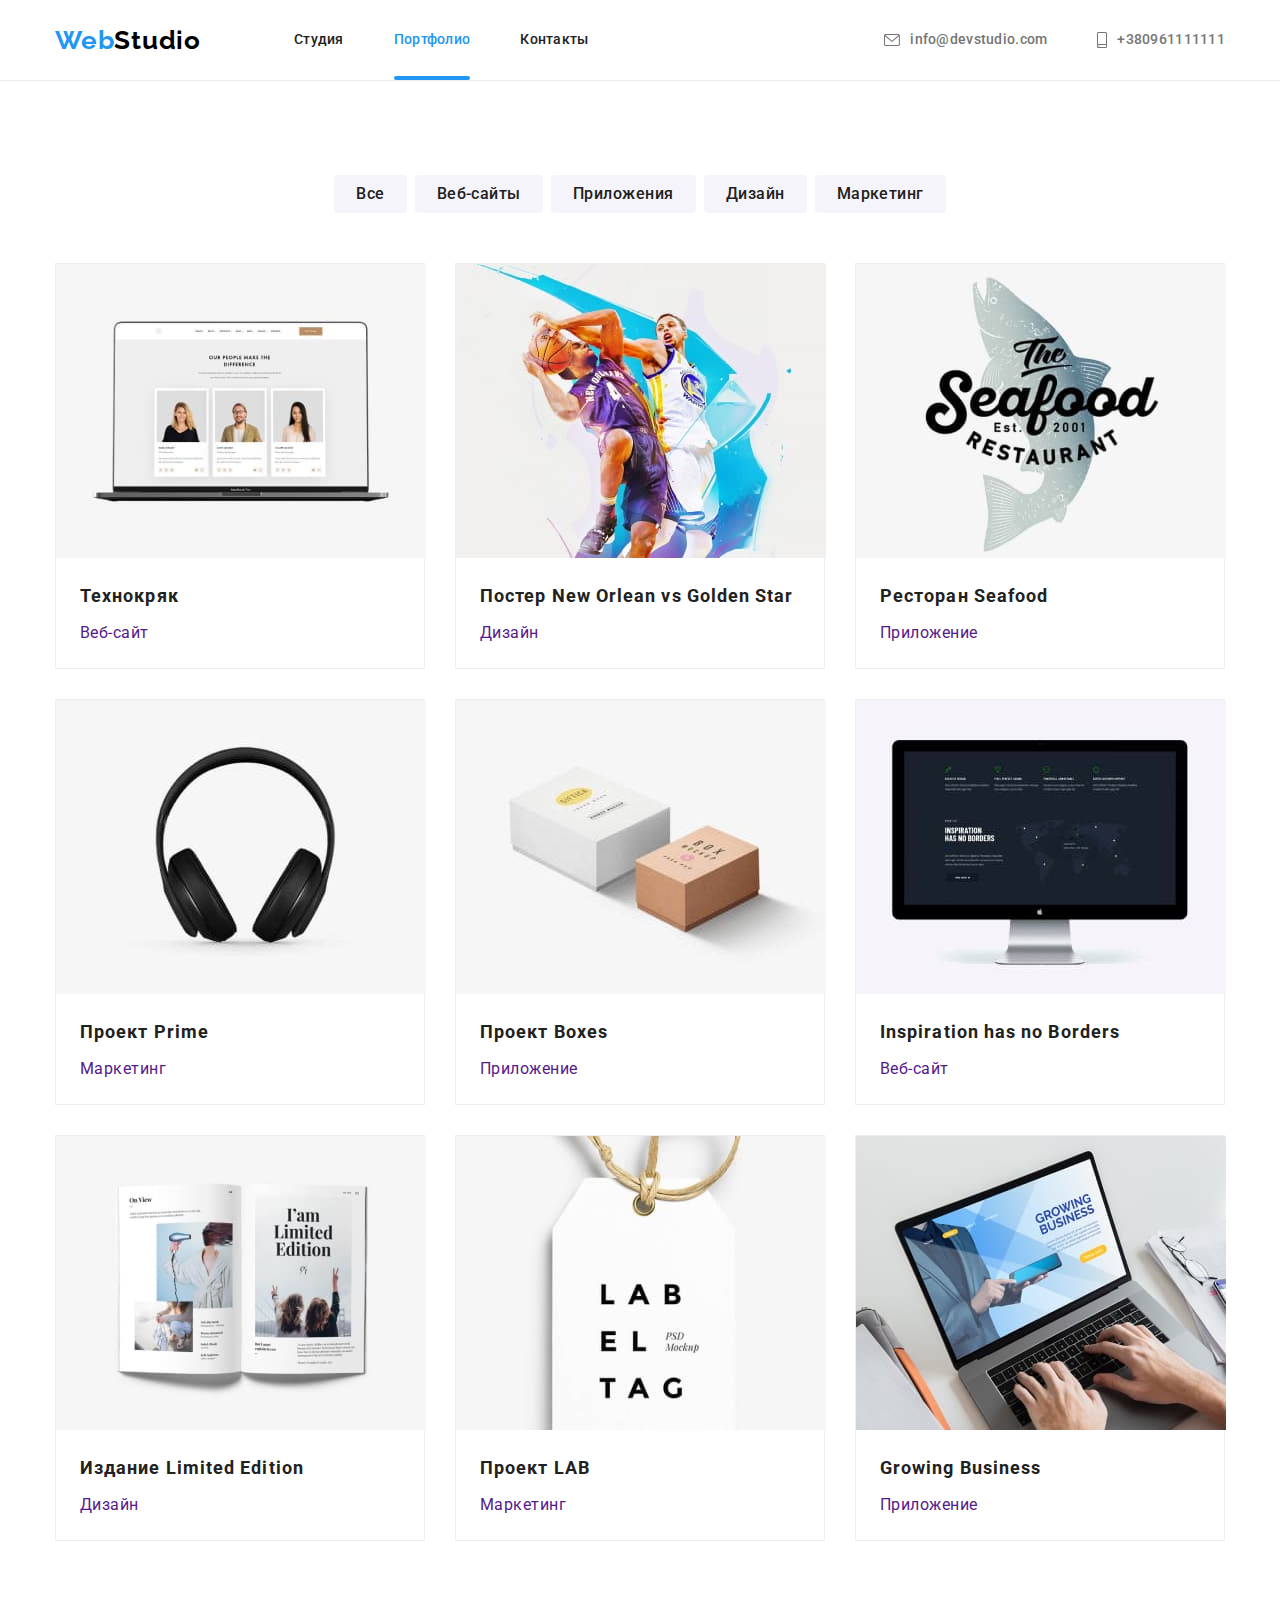
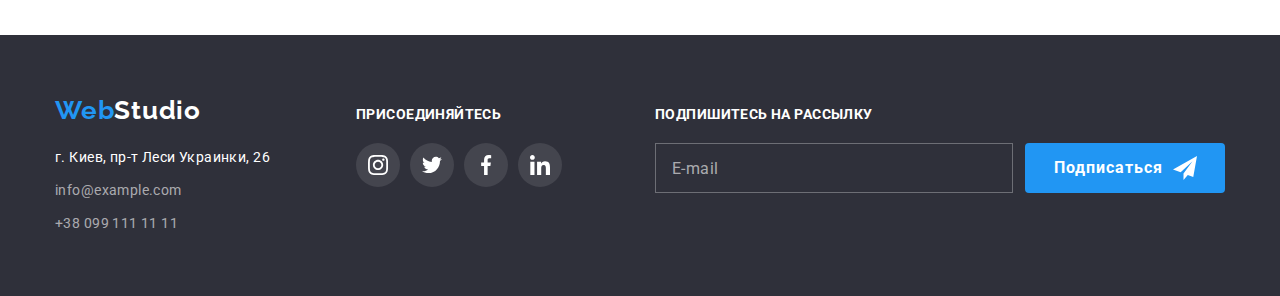
==== portfolio.html @ 3ef67131 "Стартовые" ====
<!DOCTYPE html>
<html lang="ru">
  <head>
    <meta charset="UTF-8" />
    <meta http-equiv="X-UA-Compatible" content="IE=edge" />
    <meta name="viewport" content="width=device-width, initial-scale=1.0" />
    <title>Document</title>
    <link rel="preconnect" href="https://fonts.googleapis.com" />
    <link rel="preconnect" href="https://fonts.gstatic.com" crossorigin />
    <link
      href="https://fonts.googleapis.com/css2?family=Raleway:wght@700&family=Roboto:wght@400;500;700;900&display=swap"
      rel="stylesheet"
    />
    <link
      rel="stylesheet"
      href="https://cdnjs.cloudflare.com/ajax/libs/modern-normalize/1.1.0/modern-normalize.min.css"
    />
    <link rel="stylesheet" href="./css/styles.css" />
  </head>
  <body>
    <!--Header-->
    <header class="section-header">
      <div class="container main-header">
        <nav class="header">
          <a href="/" class="logo">
            <span class="logo-accent">Web</span>Studio</a
          >
          <ul class="header-nav list">
            <li class="header-item">
              <a href="./index.html" class="header-link">Студия</a>
            </li>
            <li class="header-item">
              <a href="./portfolio.html" class="header-link current"
                >Портфолио</a
              >
            </li>
            <li class="header-item">
              <a href="" class="header-link">Контакты</a>
            </li>
          </ul>
        </nav>
        <ul class="auth-nav list">
          <li class="auth-nav-item">
            <a href="mailto:info@devstudio.com" class="auth-nav-link">
              <svg class="icon-envelope">
                <use href="./images/icons.svg#icon-envelope"></use>
              </svg>
              info@devstudio.com</a
            >
          </li>
          <li class="auth-nav-item">
            <a href="tel:+380961111111" class="auth-nav-link">
              <svg class="icon-smartphone">
                <use href="./images/icons.svg#icon-smartphone"></use>
              </svg>
              +380961111111</a
            >
          </li>
        </ul>
        <!-- </div> -->
      </div>
    </header>
    <!--Main-->
    <main>
      <section class="section-portfolio">
        <div class="container">
          <h1 class="visually-hidden">Наши работы</h1>
          <ul class="portfolio-list list">
            <li class="portfolio-list-item">
              <button type="button" class="button">Все</button>
            </li>
            <li class="portfolio-list-item">
              <button type="button" class="button">Веб-сайты</button>
            </li>
            <li class="portfolio-list-item">
              <button type="button" class="button">Приложения</button>
            </li>
            <li class="portfolio-list-item">
              <button type="button" class="button">Дизайн</button>
            </li>
            <li class="portfolio-list-item">
              <button type="button" class="button">Маркетинг</button>
            </li>
          </ul>

          <!-- <div class="flex-container"> -->
          <ul class="gallary-list list">
            <li class="gallery-item">
              <a href="" class="gallery-item-link">
                <div class="gallery-thumb">
                  <img
                    src="./images/kryak.jpg"
                    alt="список сотрудников"
                    width="370"
                  />
                  <p class="gallery-animation">
                    Технокряк это современная площадка распространения
                    коронавируса. Компании используют эту платформу для
                    цифрового шпионажа и атак на защищённые сервера конкурентов.
                  </p>
                </div>

                <div class="gallery-content">
                  <h2 class="gallery-title">Технокряк</h2>
                  <p class="gallery-text">Веб-сайт</p>
                </div>
              </a>
            </li>
            <li class="gallery-item">
              <a href="" class="gallery-item-link">
                <div class="gallery-thumb">
                  <img
                    src="./images/norlean.jpg"
                    alt="баскетболисты"
                    width="370"
                  />
                  <p class="gallery-animation">
                    Технокряк это современная площадка распространения
                    коронавируса. Компании используют эту платформу для
                    цифрового шпионажа и атак на защищённые сервера конкурентов.
                  </p>
                </div>
                <div class="gallery-content">
                  <h2 class="gallery-title">
                    Постер <span lang="en"> New Orlean vs Golden Star</span>
                  </h2>
                  <p class="gallery-text">Дизайн</p>
                </div>
              </a>
            </li>
            <li class="gallery-item">
              <a href="" class="gallery-item-link">
                <div class="gallery-thumb">
                  <img
                    src="./images/seafood.jpg"
                    alt="картинка ресторана"
                    width="370"
                  />
                  <p class="gallery-animation">
                    Технокряк это современная площадка распространения
                    коронавируса. Компании используют эту платформу для
                    цифрового шпионажа и атак на защищённые сервера конкурентов.
                  </p>
                </div>
                <div class="gallery-content">
                  <h2 class="gallery-title">
                    Ресторан <span lang="en">Seafood</span>
                  </h2>
                  <p class="gallery-text">Приложение</p>
                </div>
              </a>
            </li>
            <li class="gallery-item">
              <a href="" class="gallery-item-link">
                <div class="gallery-thumb">
                  <img src="./images/phone.jpg" alt="наушники" width="370" />
                  <p class="gallery-animation">
                    Технокряк это современная площадка распространения
                    коронавируса. Компании используют эту платформу для
                    цифрового шпионажа и атак на защищённые сервера конкурентов.
                  </p>
                </div>
                <div class="gallery-content">
                  <h2 class="gallery-title">
                    Проект <span lang="en">Prime</span>
                  </h2>
                  <p class="gallery-text">Маркетинг</p>
                </div>
              </a>
            </li>
            <li class="gallery-item">
              <a href="" class="gallery-item-link">
                <div class="gallery-thumb">
                  <img src="./images/boxes.jpg" alt="коробки" width="370" />
                  <p class="gallery-animation">
                    Технокряк это современная площадка распространения
                    коронавируса. Компании используют эту платформу для
                    цифрового шпионажа и атак на защищённые сервера конкурентов.
                  </p>
                </div>
                <div class="gallery-content">
                  <h2 class="gallery-title">
                    Проект <span lang="en"> Boxes</span>
                  </h2>
                  <p class="gallery-text">Приложение</p>
                </div>
              </a>
            </li>

            <li class="gallery-item">
              <a href="" class="gallery-item-link">
                <div class="gallery-thumb">
                  <img src="./images/monitor.jpg" alt="монитор" width="370" />
                  <p class="gallery-animation">
                    Технокряк это современная площадка распространения
                    коронавируса. Компании используют эту платформу для
                    цифрового шпионажа и атак на защищённые сервера конкурентов.
                  </p>
                </div>
                <div class="gallery-content">
                  <h2 class="gallery-title">
                    <span lang="en">Inspiration has no Borders</span>
                  </h2>
                  <p class="gallery-text">Веб-сайт</p>
                </div>
              </a>
            </li>
            <li class="gallery-item">
              <a href="" class="gallery-item-link">
                <div class="gallery-thumb">
                  <img src="./images/book.jpg" alt="книга" width="370" />
                  <p class="gallery-animation">
                    Технокряк это современная площадка распространения
                    коронавируса. Компании используют эту платформу для
                    цифрового шпионажа и атак на защищённые сервера конкурентов.
                  </p>
                </div>
                <div class="gallery-content">
                  <h2 class="gallery-title">
                    Издание <span lang="en">Limited Edition</span>
                  </h2>
                  <p class="gallery-text">Дизайн</p>
                </div>
              </a>
            </li>
            <li class="gallery-item">
              <a href="" class="gallery-item-link">
                <div class="gallery-thumb">
                  <img
                    src="./images/birka.jpg"
                    alt="бирка с названием"
                    width="370"
                  />
                  <p class="gallery-animation">
                    Технокряк это современная площадка распространения
                    коронавируса. Компании используют эту платформу для
                    цифрового шпионажа и атак на защищённые сервера конкурентов.
                  </p>
                </div>
                <div class="gallery-content">
                  <h2 class="gallery-title">
                    Проект <span lang="en">LAB</span>
                  </h2>
                  <p class="gallery-text">Маркетинг</p>
                </div>
              </a>
            </li>
            <li class="gallery-item">
              <a href="" class="gallery-item-link">
                <div class="gallery-thumb">
                  <img src="./images/laptop.jpg" alt="ноутбук" width="370" />
                  <p class="gallery-animation">
                    Технокряк это современная площадка распространения
                    коронавируса. Компании используют эту платформу для
                    цифрового шпионажа и атак на защищённые сервера конкурентов.
                  </p>
                </div>
                <div class="gallery-content">
                  <h2 class="gallery-title">
                    <span lang="en">Growing Business</span>
                  </h2>
                  <p class="gallery-text">Приложение</p>
                </div>
              </a>
            </li>
          </ul>
          <!-- </div> -->
        </div>
      </section>
    </main>
    <!--Footer-->
    <footer>
      <section class="section-footer">
        <div class="container footer-all">
          <div class="footer-adress">
            <a href="/" class="footer-logo">
              <span class="logo-accent">Web</span>Studio</a
            >
            <address class="addres">
              <a href="https://goo.gl/maps/HRtFTrd4s4vfdarKA" class="addres-fiz"
                >г. Киев, пр-т Леси Украинки, 26</a
              >
              <ul class="addres-list list">
                <li class="addres-item">
                  <a href="mailto:info@example.com" class="footer-mail"
                    >info@example.com</a
                  >
                </li>
                <li class="addres-item">
                  <a href="tel:+380991111111" class="footer-tel"
                    >+38 099 111 11 11</a
                  >
                </li>
              </ul>
            </address>
          </div>
          <div class="footer-join">
            <p class="footer-join-text">Присоединяйтесь</p>
            <ul class="footer-join-list list">
              <li class="footer-join-item">
                <a href="" class="footer-join-link">
                  <svg class="footer-join-icon" width="20" height="20">
                    <use href="./images/icons.svg#icon-instagram"></use>
                  </svg>
                </a>
              </li>
              <li class="footer-join-item">
                <a href="" class="footer-join-link">
                  <svg class="footer-join-icon" width="20" height="20">
                    <use href="./images/icons.svg#icon-twitter"></use>
                  </svg>
                </a>
              </li>
              <li class="footer-join-item">
                <a href="" class="footer-join-link">
                  <svg class="footer-join-icon" width="20" height="20">
                    <use href="./images/icons.svg#icon-facebook"></use>
                  </svg>
                </a>
              </li>
              <li class="footer-join-item">
                <a href="" class="footer-join-link">
                  <svg class="footer-join-icon" width="20" height="20">
                    <use href="./images/icons.svg#icon-linkedin"></use>
                  </svg>
                </a>
              </li>
            </ul>
          </div>
          <div class="footer-subscribe">
            <!-- <p class="footer-subscription-text">Подпишитесь на рассылку</p> -->
            <form class="footer-form">
              <p class="footer-subscribe-text">Подпишитесь на рассылку</p>

              <div class="footer-mail-btn">
                <input
                  type="email"
                  name="mail"
                  placeholder="E-mail"
                  id="mail"
                  class="footer-input"
                />
                <button type="submit" class="footer-btn">
                  Подписаться
                  <svg class="plane" width="24px" height="24px">
                    <use href="./images/icons.svg#icon-plane"></use>
                  </svg>
                </button>
              </div>
            </form>
          </div>
        </div>
      </section>
    </footer>
  </body>
</html>
---- css/styles.css ----
/*основной цвет текста #212121*/
/*вторичный цвет текста #757575 */
/* акцент #2196F3 */
/* цвет фона #ffffff */
/* вторичный цвет фона #F5F4FA */
/* цвет героя и футера #2F303A */
:root {
  --primary-text-color: #757575;
  --title-text-color: #212121;
  --second-title-text: #ffffff;
  --accent-color: #2196f3;
  --primary-fone-color: #ffffff;
  --second-fone-color: #f5f4fa;
  --header-text-color: #212121;
  --btn-color: #fff;
}

p,
h1,
h2,
h3,
h4,
h5,
h6 {
  margin: 0;
}

ul {
  margin: 0;
  padding: 0;
}

img {
  display: block;
}

body {
  font-family: 'Roboto', sans-serif;
  color: var(--primary-text-color);
  background-color: var(--primary-fone-color);
}
.list {
  padding: 0;
  margin: 0;
  list-style: none;
}
a {
  text-decoration: none;
}
.visually-hidden {
  position: absolute;
  white-space: nowrap;
  width: 1px;
  height: 1px;
  overflow: hidden;
  border: 0;
  padding: 0;
  clip: rect(0 0 0 0);
  clip-path: inset(50%);
  margin: -1px;
}
.container {
  margin-left: auto;
  margin-right: auto;
  width: 1200px;
  padding-left: 15px;
  padding-right: 15px;
  /* outline: 2px solid teal; */
  /* flex-wrap: wrap; */
}
/* -----------Header -------------*/
/* main nav */
.main-header {
  display: flex;
  align-items: center;

  /* justify-content: space-between; */
}
.section-header {
  border-bottom: 1px solid #ececec;

  /* outline: 1px solid tomato; */
  /* display: inline-flex; */
  /* margin-top: 24px;
  margin-bottom: 25px; */
}
.logo {
  display: flex;
  /* align-items: center; */
  margin-right: 93px;
  color: #000000;
  font-family: 'Raleway', sans-serif;
  font-weight: 700;
  font-size: 26px;
  line-height: 1.19;
  letter-spacing: 0.03em;
}
.logo-accent {
  color: var(--accent-color);
}

.header {
  /* outline: solid 1px tomato; */

  display: flex;
  font-weight: 500;
  font-size: 14px;
  align-items: center;
  line-height: 1.14;
  letter-spacing: 0.02em;
}

.header-nav {
  display: flex;
}
.header-item {
  /* background-color: tomato; */
  margin-right: 50px;
}
.header-item:last-child {
  margin-right: 0;
}
.header-link {
  /* outline: 1px solid tomato; */
  /* position: relative; */

  display: flex;
  padding-top: 32px;
  padding-bottom: 32px;
  color: var(--header-text-color);
  transition-property: color;
  transition-duration: 250ms;
  transition-timing-function: cubic-bezier(0.4, 0, 0.2, 1);
}
.header-link:hover,
.header-link:focus,
.current {
  color: var(--accent-color);
}
.current {
  position: relative;
}
.header-link.current::after {
  display: block;
  content: '';
  height: 4px;
  width: 100%;
  position: absolute;
  left: 0;
  bottom: 0;
  background: var(--accent-color);
  border-radius: 2px;
}

.auth-nav {
  /* outline: 1px solid teal; */
  display: flex;
  margin-left: auto;
  align-items: center;
  /* outline: solid 1px tomato; */
  font-weight: 500;
  font-size: 14px;
  line-height: 1.14;
  letter-spacing: 0.02em;
  color: var(--primary-text-color);
}

.auth-nav-item + .auth-nav-item {
  margin-left: 50px;
}

.auth-nav-link {
  display: flex;
  align-items: center;
  /* outline: 1px solid red; */
  color: var(--primary-text-color);
  transition-property: color;
  transition-duration: 250ms;
  transition-timing-function: cubic-bezier(0.4, 0, 0.2, 1);
}
.auth-nav-link:hover,
.auth-nav-link:focus {
  color: var(--accent-color);
  /* transition-timing-function: cubic-bezier(0.4, 0, 0.2, 1);
  transition: 250ms; */
}

/* /* .auth-nav-mail::before {
  outline: 1px solid red;
  display: inline-flex;
  /* align-items: center; */
/* content: '';
  width: 16px;
  height: 12px;
  margin-right: 10px;
  background-image: url(../images/envelope.svg); */
/* background-position: center;} */

/* .auth-nav-tel::before {
  content: '';
  width: 10px;
  height: 16px;
  display: inline-flex;
  margin-right: 10px;
  background-image: url(../images/smartphone.svg);
  background-position: center;
} */
/* .icon-envelope {
  display: inline-block;
  width: 16px;
  height: 12px;
  fill: #757575;
  /* justify-self: end; 
} */

.icon-envelope {
  display: inline-block;
  width: 16px;
  height: 12px;
  margin-right: 10px;
  fill: currentColor;
}

.icon-smartphone {
  display: inline-block;
  width: 10px;
  height: 16px;
  margin-right: 10px;
  fill: currentColor;
}

/* -----------Hero -------------*/

.section-hero {
  max-width: 1600px;
  height: 600px;
  margin-left: auto;
  margin-right: auto;
  padding-top: 200px;
  padding-bottom: 200px;
  /* outline: solid 1px tomato; */
  text-align: center;

  background-color: #c4c4c4;
  background-image: linear-gradient(
      rgba(47, 48, 58, 0.4),
      rgba(47, 48, 58, 0.4)
    ),
    url(../images/hero.jpg);
  background-repeat: no-repeat;
  background-position: center;
  background-size: cover;
}
.hero-title {
  margin-bottom: 30px;
  /* background-color: violet; */
  color: var(--second-title-text);
  font-weight: 900;
  font-size: 44px;
  line-height: 1.36;
  text-align: center;
  letter-spacing: 0.06em;
  text-transform: uppercase;
}
.btn-hero {
  display: inline-block;
  border: none;
  font-family: inherit;
  min-width: 200px;
  /* width: 200px; */
  height: 50px;
  border-radius: 4px;

  padding: 10px 32px;
  font-weight: 700;
  font-size: 16px;
  line-height: 1.87;
  /* display: flex; */
  align-items: center;
  text-align: center;
  letter-spacing: 0.06em;
  box-shadow: 0px 4px 4px rgba(0, 0, 0, 0.15);
  cursor: pointer;
  color: var(--btn-color);
  background-color: var(--accent-color);

  transition-property: background-color;
  transition-duration: 250ms;
  transition-timing-function: cubic-bezier(0.4, 0, 0.2, 1);
}
.btn-hero:hover,
.btn-hero:focus {
  background-color: #188ce8;
  color: var(--btn-color);
}

/* ------------Main -------------- */

.section {
  padding-top: 94px;
  padding-bottom: 94px;
  /* outline: 1px solid red; */
}

/* SECTION FEATURES */

.section-features {
  padding-bottom: 47px;
}
.features-list {
  display: flex;
}
.features-item {
  width: 270px;
  margin-right: 30px;
}

.features-item:last-child {
  margin-right: 0;
}
/* .features-item::before {
  display: block;
  content: '';
  height: 120px;
  /* width: 70px; */
/* margin-bottom: 30px;
  border-radius: 4px;
  background-size: auto;
  background-repeat: no-repeat;
  background-position: center;
  background-color: #f5f4fa;
} */
/* .icon-antena::before {
  background-image: url(../images/antena.svg);
} */
/* .icon-clock::before {
  background-image: url(../images/clock.svg);
}
.icon-comp::before {
  background-image: url(../images/comp.svg);
}
.icon-astro::before {
  background-image: url(..//images/astro.svg);
} */
/* .features-title { */
/* margin-top: 0; */
/* } */
.icon-area {
  display: flex;
  width: 270px;
  height: 120px;
  border-radius: 4px;
  margin-bottom: 30px;
  background-color: #f5f4fa;
  justify-content: center;
  align-items: center;
}

.features-after-title {
  /* margin-top: 0; */
  margin-bottom: 10px;
  font-size: 14px;
  line-height: 1.14;
  letter-spacing: 0.03em;
  text-transform: uppercase;
  color: var(--title-text-color);
}
.features-text {
  /* margin-top: 0; */
  margin-bottom: 0;
  font-size: 14px;
  line-height: 1.7;
  letter-spacing: 0.03em;
}
/* SECTION ABOUT */

.section-about {
  padding-top: 47px;
}

/* .about-list:not(:last-child) {
  margin-right: 30px; */

.about-title {
  margin-top: 0;
  margin-bottom: 50px;
  font-size: 36px;
  line-height: 1.17;
  text-align: center;
  letter-spacing: 0.03em;
  color: var(--title-text-color);
}
.about-list {
  display: flex;
}
.about-item {
  position: relative;
}
.about-item:not(:last-child) {
  margin-right: 30px;
}
.about-text {
  display: flex;
  position: absolute;
  left: 0;
  bottom: 0;
  /* outline: 1px solid tomato; */
  align-items: center;
  justify-content: center;
  /* font-family: Roboto; */
  /* font-style: normal; */
  width: 370px;
  height: 70px;
  font-weight: bold;
  font-size: 14px;
  line-height: 1.14;
  text-align: center;
  letter-spacing: 0.03em;
  text-transform: uppercase;
  color: var(--second-title-text);
  background-color: rgba(47, 48, 58, 0.8);
}

/* team  */

.section-team {
  margin-top: 0;
  /* margin-bottom: 0; */
  padding-top: 94px;
  padding-bottom: 94px;
  background-color: #f5f4fa;
}

.team-list {
  display: flex;
  margin-left: -30px;
  /* flex-wrap: wrap; */
}
.team-item {
  width: calc(100% / 4 - 30px);
  margin-left: 30px;
  background-color: #fff;
  box-shadow: 0px 1px 3px rgba(0, 0, 0, 0.12), 0px 1px 1px rgba(0, 0, 0, 0.14),
    0px 2px 1px rgba(0, 0, 0, 0.2);
  border-radius: 0px 0px 4px 4px;
}

/* .team-item:not(:last-child) {
  margin-right: 30px;
} */
.team-title {
  margin-top: 0;
  margin-bottom: 50px;
  font-size: 36px;
  line-height: 1.17;
  text-align: center;
  letter-spacing: 0.03em;
  color: var(--title-text-color);
}
.team-title-members {
  margin-top: 0;
  margin-bottom: 10px;
  font-weight: 500;
  font-size: 16px;
  line-height: 1.19;

  text-align: center;
  letter-spacing: 0.03em;
  color: var(--title-text-color);
}
.team-text {
  margin-top: 0;
  margin-bottom: 16px;
  font-size: 16px;
  line-height: 1.19;
  text-align: center;
  letter-spacing: 0.03em;
}
.team-text-content {
  padding-top: 30px;
  padding-bottom: 30px;
}

.team-text-list {
  display: flex;
  justify-content: center;
}
.team-text-link {
  display: flex;
  justify-content: center;
  align-items: center;
  width: 44px;
  height: 44px;
  color: #afb1b8;
  background-color: #fff;
  border-radius: 50%;
  transition-property: background-color, color;
  transition-duration: 250ms;
  transition-timing-function: cubic-bezier(0.4, 0, 0.2, 1);
}

.team-text-link:hover,
.team-text-link:focus {
  background-color: var(--accent-color);
  color: #ffffff;
}
.team-text-item + .team-text-item {
  margin-left: 10px;
}
.team-text-icon {
  fill: currentColor;
}
/* АЛЬТЕРНАТИВНЫЙ ВАРИАНТ */
/* .team-text-icon {
  fill: #afb1b8;
}
.team-text-link:hover .team-text-icon {
  fill: #ffffff;
} */

.client-title {
  margin-top: 0;
  margin-bottom: 50px;
  font-size: 36px;
  line-height: 1.17;
  text-align: center;
  letter-spacing: 0.03em;
  color: var(--title-text-color);
}
.client-list {
  display: flex;
}
.client-link {
  display: flex;
  /* outline: 1px solid tomato; */
  width: 170px;
  height: 92px;
  justify-content: center;
  align-items: center;
  color: #e5e5e5;
  border: 1px solid #afb1b8;
  border-radius: 4px;
  transition-property: border;
  transition-duration: 250ms;
  transition-timing-function: cubic-bezier(0.4, 0, 0.2, 1);
}
.client-link:hover,
.client-link:focus {
  border: 1px solid var(--accent-color);
}
.client-link:hover .client-icon,
.client-link:focus .client-icon {
  fill: var(--accent-color);
}
.client-item + .client-item {
  margin-left: 30px;
}
.client-icon {
  display: flex;
  width: 106px;
  height: 60px;
  fill: #afb1b8;
  transition-property: fill;
  transition-duration: 250ms;
  transition-timing-function: cubic-bezier(0.4, 0, 0.2, 1);
}

/* footer */

.footer-all {
  display: flex;
  align-items: baseline;
}
.section-footer {
  padding-top: 60px;
  padding-bottom: 60px;
  background-color: #2f303a;
}
.footer-adress {
  width: 231px;
}
.footer-logo {
  display: block;
  color: #ffffff;
  font-family: 'Raleway', sans-serif;
  font-weight: 700;
  font-size: 26px;
  line-height: 1.19;
  letter-spacing: 0.03em;
  /* background-color: blueviolet; */
  margin-bottom: 20px;
}
.addres-fiz {
  display: block;
  font-style: normal;
  font-size: 14px;
  margin-bottom: 9px;
  line-height: 1.71;
  letter-spacing: 0.03em;
  color: var(--second-title-text);
  transition-property: color;
  transition-duration: 250ms;
  transition-timing-function: cubic-bezier(0.4, 0, 0.2, 1);
  /* background-color: violet; */
}
.addres-fiz:hover,
.addres-fiz:focus {
  color: var(--accent-color);
}
.footer-mail {
  display: block;
  font-style: normal;
  font-weight: 400;
  font-size: 14px;
  line-height: 1.71;
  margin-bottom: 9px;
  letter-spacing: 0.03em;
  color: rgba(255, 255, 255, 0.6);
  transition-property: color;
  transition-duration: 250ms;
  transition-timing-function: cubic-bezier(0.4, 0, 0.2, 1);
  /* background-color: violet; */
}
.footer-mail:hover,
.footer-mail:focus,
.footer-tel:hover,
.footer-tel:focus {
  color: var(--accent-color);
}
.footer-tel {
  font-style: normal;

  font-size: 14px;
  line-height: 1.71;
  letter-spacing: 0.03em;
  color: rgba(255, 255, 255, 0.6);
  transition-property: color;
  transition-duration: 250ms;
  transition-timing-function: cubic-bezier(0.4, 0, 0.2, 1);
  /* background-color: violet; */
}
.footer-join {
  width: 206px;
  margin-left: 70px;
}
.footer-join-text {
  margin-bottom: 20px;
  font-weight: bold;
  font-size: 14px;
  line-height: 1.14;
  letter-spacing: 0.03em;
  text-transform: uppercase;
  color: var(--second-title-text);
}
.footer-join-list {
  display: flex;
  /* margin-left: 70px; */
}
.footer-join-link {
  display: flex;
  justify-content: center;
  align-items: center;
  width: 44px;
  height: 44px;
  background-color: rgba(255, 255, 255, 0.1);
  border-radius: 50%;
  transition-property: background-color;
  transition-duration: 250ms;
  transition-timing-function: cubic-bezier(0.4, 0, 0.2, 1);
}
.footer-join-link:hover,
.footer-join-link:focus {
  background-color: var(--accent-color);
}

.footer-join-item:not(:last-child) {
  margin-right: 10px;
}
.footer-join-icon {
  fill: var(--btn-color);
}

/* -------Footer subs------ */

.footer-subscribe {
  /* margin-top: 72px; */
  margin-left: 93px;
  /* margin-bottom: 94px; */
  margin-right: 0;
  width: 570px;
}
/* .footer-form {
  margin: 0;
  outline: 1px solid tan;
  
} */

.footer-subscribe-text {
  display: block;
  margin-bottom: 20px;
  /* outline: 1px solid gold; */
  font-weight: bold;
  font-size: 14px;
  line-height: 1.14;
  letter-spacing: 0.03em;
  text-transform: uppercase;
  color: var(--second-title-text);
}
.footer-mail-btn {
  display: flex;
}
.footer-input {
  /* outline: 1px solid red; */
  padding-top: 15px;
  padding-bottom: 15px;
  padding-left: 16px;
  width: 358px;
  height: 50px;
  border: 1px solid rgba(255, 255, 255, 0.3);
  color: var(--second-title-text);
  background-color: #2f303a;
}
.footer-input::placeholder {
  font-size: 16px;
  line-height: 1.25;
  letter-spacing: 0.03em;
  /* padding-right: 295px; */
  color: rgba(255, 255, 255, 0.6);
}
/* .footer-btn-subs {
  align-items: center;
  display: flex;
  padding: 0;
  margin: 0;
  outline: 1px solid tomato;
  border: none;
  min-width: 200px;
  height: 50px;
  margin-top: 36px;
  margin-left: 12px;
} */
.footer-btn {
  display: flex;
  align-items: center;
  margin-left: 12px;
  padding-left: 29px;
  width: 200px;
  height: 50px;
  border: none;
  font-weight: bold;
  font-size: 16px;
  line-height: 1.87;
  letter-spacing: 0.06em;
  cursor: pointer;
  background-color: var(--accent-color);

  border-radius: 4px;
  color: #ffffff;
  transition-property: box-shadow;
  transition-duration: 250ms;
  transition-timing-function: cubic-bezier(0.4, 0, 0.2, 1);
}
.footer-btn:hover,
.footer-btn:focus {
  box-shadow: 0px 4px 4px rgba(0, 0, 0, 0.15);
}
.plane {
  padding: 0;
  margin: 0;
  border: none;
  display: inline-block;
  fill: #ffffff;
  margin-left: 10px;
}

/* ----------Страница Portfolio -------------*/

.section-portfolio {
  padding-top: 94px;
  padding-bottom: 94px;
}
/* .flex-container {
  display: flex;

  width: 1200px;
  margin-left: auto;
  margin-right: auto;
  padding-left: 15px;
  padding-right: 15px;
  outline: 2px solid red;
} */

.button {
  /* color: inherit; */

  font-family: inherit;
  font-weight: 500;
  font-size: 16px;
  line-height: 1.62;
  cursor: pointer;
  padding: 6px 22px;
  text-align: center;
  letter-spacing: 0.03em;
  color: var(--title-text-color);
  background-color: #f5f4fa;
  border-radius: 4px;
  border: none;
  transition-property: color, background-color;
  transition-duration: 250ms;
  transition-timing-function: cubic-bezier(0.4, 0, 0.2, 1);
}
.button:hover,
.buton:focus {
  color: var(--btn-color);
  background-color: var(--accent-color);
  box-shadow: 0px 3px 1px rgba(0, 0, 0, 0.1), 0px 1px 2px rgba(0, 0, 0, 0.08),
    0px 2px 2px rgba(0, 0, 0, 0.12);
}
.gallery-title {
  /* margin-top: 0; */
  margin-bottom: 4px;
  font-size: 18px;
  line-height: 2;
  letter-spacing: 0.06em;
  color: var(--header-text-color);
}
.gallery-text {
  /* margin-top: 0; */
  /* margin-bottom: 0; */
  font-size: 16px;
  line-height: 1.88;
  letter-spacing: 0.03em;
}
.portfolio-list {
  display: flex;
  margin-bottom: 50px;
  justify-content: center;
}
.portfolio-list-item:not(:last-child) {
  margin-right: 8px;
}
.gallary-list {
  display: flex;
  flex-wrap: wrap;
  margin-left: -30px;
  margin-top: -30px;
}
.gallery-item {
  /* background-color: tomato; */
  width: calc(100% / 3 - 30px);
  margin-left: 30px;
  margin-top: 30px;
  border: 1px solid #eeeeee;
}
.gallery-item-link {
  display: block;
  transition-property: box-shadow;
  transition-duration: 250ms;
  transition-timing-function: cubic-bezier(0.4, 0, 0.2, 1);
}
.gallery-item-link:hover,
.gallery-item-link:focus {
  box-shadow: 0px 1px 1px rgba(0, 0, 0, 0.12), 0px 4px 4px rgba(0, 0, 0, 0.06),
    1px 4px 6px rgba(0, 0, 0, 0.16);
}

.gallery-item-link:hover .gallery-animation {
  opacity: 1;
  /* top: 0; */
  /* left: 0; */
  transform: translateY(0);
}

.gallery-content {
  padding-top: 20px;
  padding-right: 24px;
  padding-bottom: 20px;
  padding-left: 24px;
}
.gallery-thumb {
  display: flex;
  position: relative;
  width: 370px;
  overflow: hidden;
}
.gallery-animation {
  display: inline-block;
  position: absolute;
  width: 370px;
  opacity: 0;

  padding: 63px 24px;
  /* top: 100%; */
  /* left: 100%; */

  font-size: 18px;
  line-height: 1.56;
  letter-spacing: 0.03em;
  color: var(--second-title-text);
  background-color: rgba(33, 150, 243, 0.9);
  transition-property: transform, opacity;
  transition-duration: 250ms;
  transition-timing-function: cubic-bezier(0.4, 0, 0.2, 1);
  transform: translateY(100%);
}
/* ------------BACKDROP-------------- */
.backdrop {
  position: fixed;
  top: 0;
  left: 0;
  width: 100vw;
  height: 100vh;
  background-color: rgba(0, 0, 0, 0.2);
  z-index: 2;
  opacity: 1;
  transition: opacity 250ms cubic-bezier(0.4, 0, 0.2, 1), visibility 250ms;
}
.is-hidden {
  opacity: 0;
  pointer-events: none;
  visibility: hidden;
}
.backdrop.is-hidden .modal {
  transform: translate(-50%, -50%) scale(0.9);
}
.modal {
  display: flex;
  position: absolute;
  padding: 40px;
  top: 50%;
  left: 50%;
  /* transform: translate(-50%, -50%); */
  width: 528px;
  height: 581px;
  opacity: 1;
  transform: translate(-50%, -50%) scale(1);
  transition: transform 250ms cubic-bezier(0.4, 0, 0.2, 1);
  background-color: white;
}
.btn-close {
  /* position: absolute; */
  color: #000000;
  background-color: transparent;
  border: none;
  transition: fill 250ms cubic-bezier(0.4, 0, 0.2, 1);
}
.btn-close-main {
  width: 18px;
  height: 18px;
  padding: 0;
  margin: 0;
  border: none;
  background-color: #fff;
  cursor: pointer;
}
.circle-close-btn {
  position: absolute;
  display: flex;
  top: 8px;
  right: 8px;
  justify-content: center;
  align-items: center;
  width: 30px;
  height: 30px;
  border-radius: 50%;
  border: 1px solid rgba(0, 0, 0, 0.1);
  background-color: #fff;
}
.circle-close-btn:hover,
.circle-close-btn:focus .btn-close {
  fill: var(--accent-color);
}

/* --------------------------------------Modal--------------- */
.form {
  display: flex;
  width: 100%;
  /* width: 528px; */
  /* outline: 1px solid tomato; */
  margin-left: auto;
  margin-right: auto;
  flex-direction: column;
  border: none;
  margin: 0;
}
.form-title {
  /* outline: 1px solid blue; */
  margin-bottom: 12px;
  font-weight: bold;
  font-size: 20px;
  line-height: 1.15;
  text-align: center;
  letter-spacing: 0.03em;
  color: var(--header-text-color);
}
.form-label {
  margin-bottom: 4px;

  font-size: 12px;
  line-height: 1.17;
  letter-spacing: 0.01em;
  color: var(--primary-text-color);
}
.form-field {
  /* position: relative; */
  /* outline: 1px solid teal; */
  width: 100%;
  display: flex;
  margin-bottom: 10px;
  flex-direction: column;
}
.form-input {
  padding-left: 42px;
  width: 100%;
  height: 40px;
  border: 1px solid rgba(33, 33, 33, 0.2);
  border-radius: 4px;
  transition: border-color 250ms cubic-bezier(0.4, 0, 0.2, 1);
}
.form-input:focus + .icon-modal {
  fill: var(--accent-color);
}
.form-input:focus {
  border-color: var(--accent-color);
  outline: var(--accent-color);
}
.input-icon-modal {
  position: relative;
}
.icon-modal {
  position: absolute;
  top: 50%;
  transform: translateY(-50%);
  left: 12px;
  width: 18px;
  height: 18px;
  fill: var(--title-text-color);
  transition: fill 250ms cubic-bezier(0.4, 0, 0.2, 1);
}

.form-field textarea::placeholder {
  font-weight: normal;
  font-size: 12px;
  line-height: 1.17;
  letter-spacing: 0.01em;
  color: rgba(117, 117, 117, 0.5);
}
textarea {
  padding: 12px 16px;
  resize: none;
  height: 120px;
  border: 1px solid rgba(33, 33, 33, 0.2);
  box-sizing: border-box;
  border-radius: 4px;
  transition: border-color 250ms cubic-bezier(0.4, 0, 0.2, 1);
}
textarea:focus {
  border-color: var(--accent-color);
  outline: var(--accent-color);
}
.form-field-coment {
  margin-bottom: 20px;
}
.form-field-check {
  padding-left: 14px;
}
.form-label-policy {
  font-weight: normal;
  font-size: 14px;
  line-height: 1.71;
  letter-spacing: 0.03em;
  color: var(--primary-text-color);
}
.policy-deal {
  font-weight: normal;
  font-size: 14px;
  line-height: 1.71;
  letter-spacing: 0.03em;
  color: var(--accent-color);
  text-decoration-line: underline;
}
.form-field-check {
  display: inline-flex;
  flex-direction: row;
  /* align-items: center; */
  margin-bottom: 30px;
}
.form-label-policy {
  display: flex;
  align-items: center;
}
.btn-modal-sub {
  display: flex;
  justify-content: center;
  align-items: center;
  width: 200px;
  height: 50px;
  margin: 0;
  padding: 0;
  border: 0;
  cursor: pointer;
  margin-left: auto;
  margin-right: auto;
  font-weight: bold;
  font-size: 16px;
  line-height: 1.87;
  letter-spacing: 0.06em;
  color: var(--btn-color);
  background-color: var(--accent-color);
  box-shadow: 0px 4px 4px rgba(0, 0, 0, 0.15);
  border-radius: 4px;
  transition: box-shadow 250ms cubic-bezier(0.4, 0, 0.2, 1),
    background-color 250ms cubic-bezier(0.4, 0, 0.2, 1);
}
.btn-modal-sub:focus,
.btn-modal-sub:hover {
  background-color: #188ce8;
  box-shadow: 0px 4px 4px rgba(0, 0, 0, 0.25);
}
.checkbox {
  -webkit-appearance: none;
  position: absolute;
}
.icon {
  display: inline-block;
  background-position: 50% 50%;
  width: 16px;
  height: 15px;
  margin-right: 7px;
  border-radius: 2px;
  background-size: contain;
  background-repeat: no-repeat;
  background-origin: border-box;
  color: #fff;
  border: 1px solid var(--title-text-color);

  transition: border-color 250ms cubic-bezier(0.4, 0, 0.2, 1),
    background-color 250ms cubic-bezier(0.4, 0, 0.2, 1);
  /* background-image 250ms cubic-bezier(0.4, 0, 0.2, 1); */
}
.policy-link {
  margin-left: 3px;
}
.checkbox:checked + .icon {
  border-color: var(--accent-color);
  background-color: var(--accent-color);
  background-image: url(../images/icon-check.svg);
}
/* -----------Вариант 2 оверлея в портфолио----- */

/* .gallery-item-link {
  position: relative;
} */

/* .gallery-thumb::before {
  display: inline-block;
  content: '';
  position: absolute;
  width: 100%;
  height: 100%;
  background-color: rgba(33, 150, 243, 0.9);
  opacity: 0;
  transition: 250ms;
}
.gallery-thumb:hover::before {
  opacity: 1;
}
.gallery-thumb:hover .gallery-animation {
  opacity: 1;
} */
/* .gallery-animation {
  display: flex;
  position: absolute;
  padding: 63px 24px;
  top: 0;
  left: 0;
  font-size: 18px;
  line-height: 1.56;
  opacity: 0;
  letter-spacing: 0.03em;
  transition: 250ms;
  color: var(--second-title-text);
} */
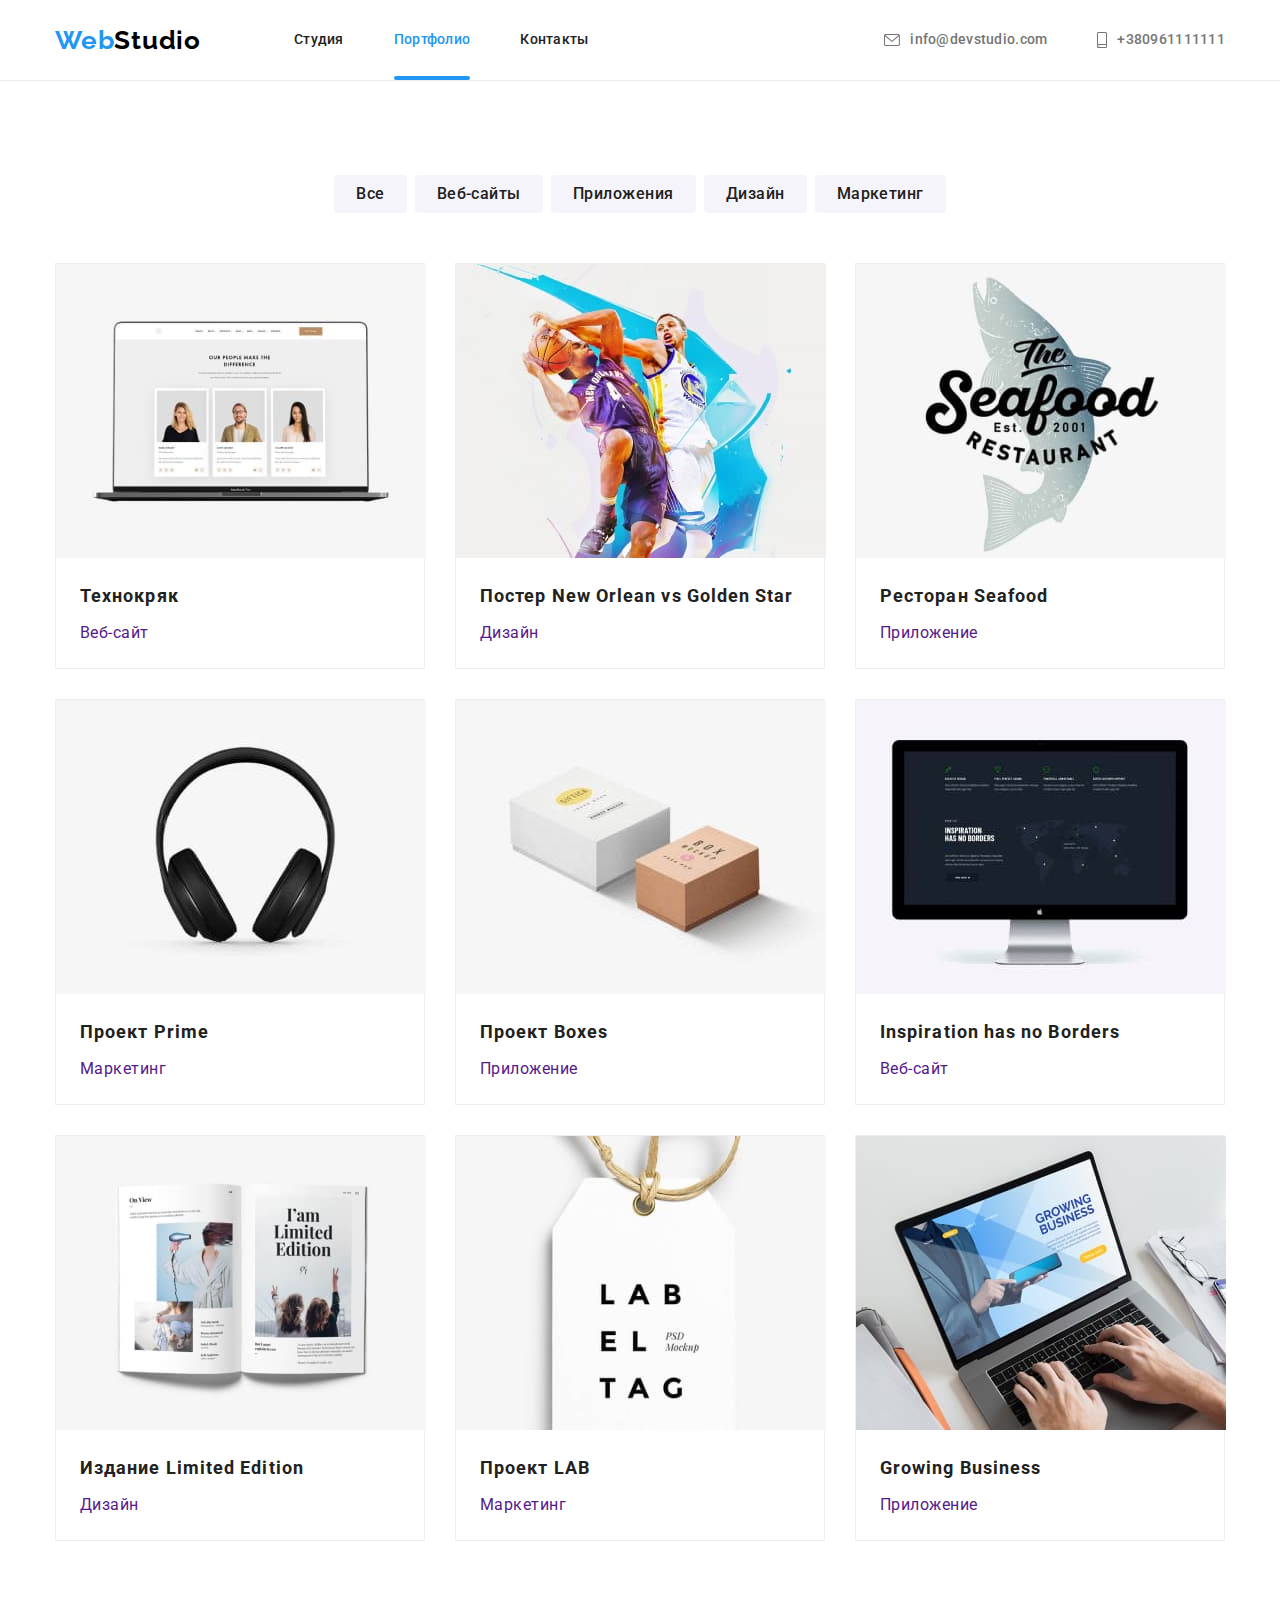
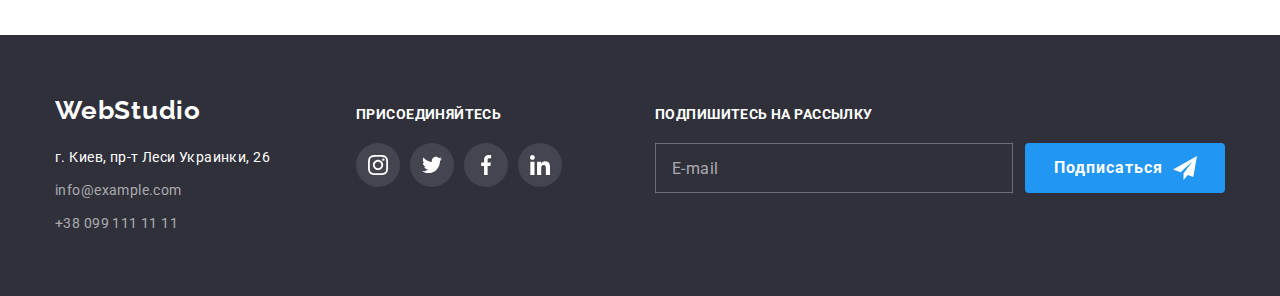
==== commit 6fc6dbd0: "БЭМ сделал все кроме модалки" ====
--- a/portfolio.html
+++ b/portfolio.html
@@ -21,35 +21,35 @@
     <!--Header-->
     <header class="section-header">
       <div class="container main-header">
-        <nav class="header">
+        <nav class="header-nav">
           <a href="/" class="logo">
-            <span class="logo-accent">Web</span>Studio</a
+            <span class="logo--accent">Web</span>Studio</a
           >
-          <ul class="header-nav list">
-            <li class="header-item">
-              <a href="./index.html" class="header-link">Студия</a>
-            </li>
-            <li class="header-item">
-              <a href="./portfolio.html" class="header-link current"
+          <ul class="header-list list">
+            <li class="header-list__item">
+              <a href="./index.html" class="header-list__link">Студия</a>
+            </li>
+            <li class="header-list__item">
+              <a href="./portfolio.html" class="header-list__link current"
                 >Портфолио</a
               >
             </li>
-            <li class="header-item">
-              <a href="" class="header-link">Контакты</a>
+            <li class="header-list__item">
+              <a href="" class="header-list__link">Контакты</a>
             </li>
           </ul>
         </nav>
         <ul class="auth-nav list">
-          <li class="auth-nav-item">
-            <a href="mailto:info@devstudio.com" class="auth-nav-link">
+          <li class="auth-nav__item">
+            <a href="mailto:info@devstudio.com" class="auth-nav__link">
               <svg class="icon-envelope">
                 <use href="./images/icons.svg#icon-envelope"></use>
               </svg>
               info@devstudio.com</a
             >
           </li>
-          <li class="auth-nav-item">
-            <a href="tel:+380961111111" class="auth-nav-link">
+          <li class="auth-nav__item">
+            <a href="tel:+380961111111" class="auth-nav__link">
               <svg class="icon-smartphone">
                 <use href="./images/icons.svg#icon-smartphone"></use>
               </svg>
@@ -65,201 +65,201 @@
       <section class="section-portfolio">
         <div class="container">
           <h1 class="visually-hidden">Наши работы</h1>
-          <ul class="portfolio-list list">
-            <li class="portfolio-list-item">
-              <button type="button" class="button">Все</button>
-            </li>
-            <li class="portfolio-list-item">
-              <button type="button" class="button">Веб-сайты</button>
-            </li>
-            <li class="portfolio-list-item">
-              <button type="button" class="button">Приложения</button>
-            </li>
-            <li class="portfolio-list-item">
-              <button type="button" class="button">Дизайн</button>
-            </li>
-            <li class="portfolio-list-item">
-              <button type="button" class="button">Маркетинг</button>
+          <ul class="section-portfolio__list list">
+            <li class="section-portfolio__item">
+              <button type="button" class="portfolio-btn">Все</button>
+            </li>
+            <li class="section-portfolio__item">
+              <button type="button" class="portfolio-btn">Веб-сайты</button>
+            </li>
+            <li class="section-portfolio__item">
+              <button type="button" class="portfolio-btn">Приложения</button>
+            </li>
+            <li class="section-portfolio__item">
+              <button type="button" class="portfolio-btn">Дизайн</button>
+            </li>
+            <li class="section-portfolio__item">
+              <button type="button" class="portfolio-btn">Маркетинг</button>
             </li>
           </ul>
 
           <!-- <div class="flex-container"> -->
-          <ul class="gallary-list list">
-            <li class="gallery-item">
-              <a href="" class="gallery-item-link">
-                <div class="gallery-thumb">
+          <ul class="gallary list">
+            <li class="gallery__item">
+              <a href="" class="gallery__link">
+                <div class="gallery__thumb">
                   <img
                     src="./images/kryak.jpg"
                     alt="список сотрудников"
                     width="370"
                   />
-                  <p class="gallery-animation">
+                  <p class="gallery__animation">
                     Технокряк это современная площадка распространения
                     коронавируса. Компании используют эту платформу для
                     цифрового шпионажа и атак на защищённые сервера конкурентов.
                   </p>
                 </div>
 
-                <div class="gallery-content">
-                  <h2 class="gallery-title">Технокряк</h2>
-                  <p class="gallery-text">Веб-сайт</p>
-                </div>
-              </a>
-            </li>
-            <li class="gallery-item">
-              <a href="" class="gallery-item-link">
-                <div class="gallery-thumb">
+                <div class="gallery__content">
+                  <h2 class="gallery__title">Технокряк</h2>
+                  <p class="gallery__text">Веб-сайт</p>
+                </div>
+              </a>
+            </li>
+            <li class="gallery__item">
+              <a href="" class="gallery__link">
+                <div class="gallery__thumb">
                   <img
                     src="./images/norlean.jpg"
                     alt="баскетболисты"
                     width="370"
                   />
-                  <p class="gallery-animation">
-                    Технокряк это современная площадка распространения
-                    коронавируса. Компании используют эту платформу для
-                    цифрового шпионажа и атак на защищённые сервера конкурентов.
-                  </p>
-                </div>
-                <div class="gallery-content">
-                  <h2 class="gallery-title">
+                  <p class="gallery__animation">
+                    Технокряк это современная площадка распространения
+                    коронавируса. Компании используют эту платформу для
+                    цифрового шпионажа и атак на защищённые сервера конкурентов.
+                  </p>
+                </div>
+                <div class="gallery__content">
+                  <h2 class="gallery__title">
                     Постер <span lang="en"> New Orlean vs Golden Star</span>
                   </h2>
-                  <p class="gallery-text">Дизайн</p>
-                </div>
-              </a>
-            </li>
-            <li class="gallery-item">
-              <a href="" class="gallery-item-link">
-                <div class="gallery-thumb">
+                  <p class="gallery__text">Дизайн</p>
+                </div>
+              </a>
+            </li>
+            <li class="gallery__item">
+              <a href="" class="gallery__link">
+                <div class="gallery__thumb">
                   <img
                     src="./images/seafood.jpg"
                     alt="картинка ресторана"
                     width="370"
                   />
-                  <p class="gallery-animation">
-                    Технокряк это современная площадка распространения
-                    коронавируса. Компании используют эту платформу для
-                    цифрового шпионажа и атак на защищённые сервера конкурентов.
-                  </p>
-                </div>
-                <div class="gallery-content">
-                  <h2 class="gallery-title">
+                  <p class="gallery__animation">
+                    Технокряк это современная площадка распространения
+                    коронавируса. Компании используют эту платформу для
+                    цифрового шпионажа и атак на защищённые сервера конкурентов.
+                  </p>
+                </div>
+                <div class="gallery__content">
+                  <h2 class="gallery__title">
                     Ресторан <span lang="en">Seafood</span>
                   </h2>
-                  <p class="gallery-text">Приложение</p>
-                </div>
-              </a>
-            </li>
-            <li class="gallery-item">
-              <a href="" class="gallery-item-link">
-                <div class="gallery-thumb">
+                  <p class="gallery__text">Приложение</p>
+                </div>
+              </a>
+            </li>
+            <li class="gallery__item">
+              <a href="" class="gallery__link">
+                <div class="gallery__thumb">
                   <img src="./images/phone.jpg" alt="наушники" width="370" />
-                  <p class="gallery-animation">
-                    Технокряк это современная площадка распространения
-                    коронавируса. Компании используют эту платформу для
-                    цифрового шпионажа и атак на защищённые сервера конкурентов.
-                  </p>
-                </div>
-                <div class="gallery-content">
-                  <h2 class="gallery-title">
+                  <p class="gallery__animation">
+                    Технокряк это современная площадка распространения
+                    коронавируса. Компании используют эту платформу для
+                    цифрового шпионажа и атак на защищённые сервера конкурентов.
+                  </p>
+                </div>
+                <div class="gallery__content">
+                  <h2 class="gallery__title">
                     Проект <span lang="en">Prime</span>
                   </h2>
-                  <p class="gallery-text">Маркетинг</p>
-                </div>
-              </a>
-            </li>
-            <li class="gallery-item">
-              <a href="" class="gallery-item-link">
-                <div class="gallery-thumb">
+                  <p class="gallery__text">Маркетинг</p>
+                </div>
+              </a>
+            </li>
+            <li class="gallery__item">
+              <a href="" class="gallery__link">
+                <div class="gallery__thumb">
                   <img src="./images/boxes.jpg" alt="коробки" width="370" />
-                  <p class="gallery-animation">
-                    Технокряк это современная площадка распространения
-                    коронавируса. Компании используют эту платформу для
-                    цифрового шпионажа и атак на защищённые сервера конкурентов.
-                  </p>
-                </div>
-                <div class="gallery-content">
-                  <h2 class="gallery-title">
+                  <p class="gallery__animation">
+                    Технокряк это современная площадка распространения
+                    коронавируса. Компании используют эту платформу для
+                    цифрового шпионажа и атак на защищённые сервера конкурентов.
+                  </p>
+                </div>
+                <div class="gallery__content">
+                  <h2 class="gallery__title">
                     Проект <span lang="en"> Boxes</span>
                   </h2>
-                  <p class="gallery-text">Приложение</p>
+                  <p class="gallery__text">Приложение</p>
                 </div>
               </a>
             </li>
 
-            <li class="gallery-item">
-              <a href="" class="gallery-item-link">
-                <div class="gallery-thumb">
+            <li class="gallery__item">
+              <a href="" class="gallery__link">
+                <div class="gallery__thumb">
                   <img src="./images/monitor.jpg" alt="монитор" width="370" />
-                  <p class="gallery-animation">
-                    Технокряк это современная площадка распространения
-                    коронавируса. Компании используют эту платформу для
-                    цифрового шпионажа и атак на защищённые сервера конкурентов.
-                  </p>
-                </div>
-                <div class="gallery-content">
-                  <h2 class="gallery-title">
+                  <p class="gallery__animation">
+                    Технокряк это современная площадка распространения
+                    коронавируса. Компании используют эту платформу для
+                    цифрового шпионажа и атак на защищённые сервера конкурентов.
+                  </p>
+                </div>
+                <div class="gallery__content">
+                  <h2 class="gallery__title">
                     <span lang="en">Inspiration has no Borders</span>
                   </h2>
-                  <p class="gallery-text">Веб-сайт</p>
-                </div>
-              </a>
-            </li>
-            <li class="gallery-item">
-              <a href="" class="gallery-item-link">
-                <div class="gallery-thumb">
+                  <p class="gallery__text">Веб-сайт</p>
+                </div>
+              </a>
+            </li>
+            <li class="gallery__item">
+              <a href="" class="gallery__link">
+                <div class="gallery__thumb">
                   <img src="./images/book.jpg" alt="книга" width="370" />
-                  <p class="gallery-animation">
-                    Технокряк это современная площадка распространения
-                    коронавируса. Компании используют эту платформу для
-                    цифрового шпионажа и атак на защищённые сервера конкурентов.
-                  </p>
-                </div>
-                <div class="gallery-content">
-                  <h2 class="gallery-title">
+                  <p class="gallery__animation">
+                    Технокряк это современная площадка распространения
+                    коронавируса. Компании используют эту платформу для
+                    цифрового шпионажа и атак на защищённые сервера конкурентов.
+                  </p>
+                </div>
+                <div class="gallery__content">
+                  <h2 class="gallery__title">
                     Издание <span lang="en">Limited Edition</span>
                   </h2>
-                  <p class="gallery-text">Дизайн</p>
-                </div>
-              </a>
-            </li>
-            <li class="gallery-item">
-              <a href="" class="gallery-item-link">
-                <div class="gallery-thumb">
+                  <p class="gallery__text">Дизайн</p>
+                </div>
+              </a>
+            </li>
+            <li class="gallery__item">
+              <a href="" class="gallery__link">
+                <div class="gallery__thumb">
                   <img
                     src="./images/birka.jpg"
                     alt="бирка с названием"
                     width="370"
                   />
-                  <p class="gallery-animation">
-                    Технокряк это современная площадка распространения
-                    коронавируса. Компании используют эту платформу для
-                    цифрового шпионажа и атак на защищённые сервера конкурентов.
-                  </p>
-                </div>
-                <div class="gallery-content">
-                  <h2 class="gallery-title">
+                  <p class="gallery__animation">
+                    Технокряк это современная площадка распространения
+                    коронавируса. Компании используют эту платформу для
+                    цифрового шпионажа и атак на защищённые сервера конкурентов.
+                  </p>
+                </div>
+                <div class="gallery__content">
+                  <h2 class="gallery__title">
                     Проект <span lang="en">LAB</span>
                   </h2>
-                  <p class="gallery-text">Маркетинг</p>
-                </div>
-              </a>
-            </li>
-            <li class="gallery-item">
-              <a href="" class="gallery-item-link">
-                <div class="gallery-thumb">
+                  <p class="gallery__text">Маркетинг</p>
+                </div>
+              </a>
+            </li>
+            <li class="gallery__item">
+              <a href="" class="gallery__link">
+                <div class="gallery__thumb">
                   <img src="./images/laptop.jpg" alt="ноутбук" width="370" />
-                  <p class="gallery-animation">
-                    Технокряк это современная площадка распространения
-                    коронавируса. Компании используют эту платформу для
-                    цифрового шпионажа и атак на защищённые сервера конкурентов.
-                  </p>
-                </div>
-                <div class="gallery-content">
-                  <h2 class="gallery-title">
+                  <p class="gallery__animation">
+                    Технокряк это современная площадка распространения
+                    коронавируса. Компании используют эту платформу для
+                    цифрового шпионажа и атак на защищённые сервера конкурентов.
+                  </p>
+                </div>
+                <div class="gallery__content">
+                  <h2 class="gallery__title">
                     <span lang="en">Growing Business</span>
                   </h2>
-                  <p class="gallery-text">Приложение</p>
+                  <p class="gallery__text">Приложение</p>
                 </div>
               </a>
             </li>
@@ -272,22 +272,22 @@
     <footer>
       <section class="section-footer">
         <div class="container footer-all">
-          <div class="footer-adress">
-            <a href="/" class="footer-logo">
-              <span class="logo-accent">Web</span>Studio</a
-            >
-            <address class="addres">
-              <a href="https://goo.gl/maps/HRtFTrd4s4vfdarKA" class="addres-fiz"
+          <div class="section-footer__adress-all">
+            <a href="/" class="footer-logo">WebStudio</a>
+            <address class="section-footer__addres">
+              <a
+                href="https://goo.gl/maps/HRtFTrd4s4vfdarKA"
+                class="section-footer__addres-fiz"
                 >г. Киев, пр-т Леси Украинки, 26</a
               >
-              <ul class="addres-list list">
-                <li class="addres-item">
-                  <a href="mailto:info@example.com" class="footer-mail"
+              <ul class="section-footer__list list">
+                <li class="section-footer__item">
+                  <a href="mailto:info@example.com" class="section-footer__mail"
                     >info@example.com</a
                   >
                 </li>
-                <li class="addres-item">
-                  <a href="tel:+380991111111" class="footer-tel"
+                <li class="section-footer__item">
+                  <a href="tel:+380991111111" class="section-footer__tel"
                     >+38 099 111 11 11</a
                   >
                 </li>
@@ -295,32 +295,32 @@
             </address>
           </div>
           <div class="footer-join">
-            <p class="footer-join-text">Присоединяйтесь</p>
-            <ul class="footer-join-list list">
-              <li class="footer-join-item">
-                <a href="" class="footer-join-link">
-                  <svg class="footer-join-icon" width="20" height="20">
+            <p class="footer-join__text">Присоединяйтесь</p>
+            <ul class="footer-join__list list">
+              <li class="footer-join__item">
+                <a href="" class="footer-join__link">
+                  <svg class="footer-join__icon" width="20" height="20">
                     <use href="./images/icons.svg#icon-instagram"></use>
                   </svg>
                 </a>
               </li>
-              <li class="footer-join-item">
-                <a href="" class="footer-join-link">
-                  <svg class="footer-join-icon" width="20" height="20">
+              <li class="footer-join__item">
+                <a href="" class="footer-join__link">
+                  <svg class="footer-join__icon" width="20" height="20">
                     <use href="./images/icons.svg#icon-twitter"></use>
                   </svg>
                 </a>
               </li>
-              <li class="footer-join-item">
-                <a href="" class="footer-join-link">
-                  <svg class="footer-join-icon" width="20" height="20">
+              <li class="footer-join__item">
+                <a href="" class="footer-join__link">
+                  <svg class="footer-join__icon" width="20" height="20">
                     <use href="./images/icons.svg#icon-facebook"></use>
                   </svg>
                 </a>
               </li>
-              <li class="footer-join-item">
-                <a href="" class="footer-join-link">
-                  <svg class="footer-join-icon" width="20" height="20">
+              <li class="footer-join__item">
+                <a href="" class="footer-join__link">
+                  <svg class="footer-join__icon" width="20" height="20">
                     <use href="./images/icons.svg#icon-linkedin"></use>
                   </svg>
                 </a>
@@ -330,19 +330,19 @@
           <div class="footer-subscribe">
             <!-- <p class="footer-subscription-text">Подпишитесь на рассылку</p> -->
             <form class="footer-form">
-              <p class="footer-subscribe-text">Подпишитесь на рассылку</p>
+              <p class="footer-form__text">Подпишитесь на рассылку</p>
 
-              <div class="footer-mail-btn">
+              <div class="footer-form__send">
                 <input
                   type="email"
                   name="mail"
                   placeholder="E-mail"
                   id="mail"
-                  class="footer-input"
+                  class="footer-form__input"
                 />
                 <button type="submit" class="footer-btn">
                   Подписаться
-                  <svg class="plane" width="24px" height="24px">
+                  <svg class="footer-btn__plane" width="24px" height="24px">
                     <use href="./images/icons.svg#icon-plane"></use>
                   </svg>
                 </button>
--- a/css/styles.css
+++ b/css/styles.css
@@ -4,6 +4,7 @@
 /* цвет фона #ffffff */
 /* вторичный цвет фона #F5F4FA */
 /* цвет героя и футера #2F303A */
+/* ---------------------------------- Переменные------- */
 :root {
   --primary-text-color: #757575;
   --title-text-color: #212121;
@@ -14,7 +15,7 @@
   --header-text-color: #212121;
   --btn-color: #fff;
 }
-
+/* -----------------------------------Срос настроек------ */
 p,
 h1,
 h2,
@@ -29,24 +30,25 @@
   margin: 0;
   padding: 0;
 }
-
+.list {
+  padding: 0;
+  margin: 0;
+  list-style: none;
+}
+a {
+  text-decoration: none;
+}
 img {
   display: block;
 }
-
+/* -----------------------------------Body----------- */
 body {
   font-family: 'Roboto', sans-serif;
   color: var(--primary-text-color);
   background-color: var(--primary-fone-color);
 }
-.list {
-  padding: 0;
-  margin: 0;
-  list-style: none;
-}
-a {
-  text-decoration: none;
-}
+
+/* -----------------------------------Hidden--------- */
 .visually-hidden {
   position: absolute;
   white-space: nowrap;
@@ -65,16 +67,12 @@
   width: 1200px;
   padding-left: 15px;
   padding-right: 15px;
-  /* outline: 2px solid teal; */
-  /* flex-wrap: wrap; */
-}
-/* -----------Header -------------*/
+}
+/* --------------------------------Header -------------*/
 /* main nav */
 .main-header {
   display: flex;
   align-items: center;
-
-  /* justify-content: space-between; */
 }
 .section-header {
   border-bottom: 1px solid #ececec;
@@ -86,7 +84,6 @@
 }
 .logo {
   display: flex;
-  /* align-items: center; */
   margin-right: 93px;
   color: #000000;
   font-family: 'Raleway', sans-serif;
@@ -95,13 +92,11 @@
   line-height: 1.19;
   letter-spacing: 0.03em;
 }
-.logo-accent {
+.logo--accent {
   color: var(--accent-color);
 }
 
-.header {
-  /* outline: solid 1px tomato; */
-
+.header-nav {
   display: flex;
   font-weight: 500;
   font-size: 14px;
@@ -110,20 +105,16 @@
   letter-spacing: 0.02em;
 }
 
-.header-nav {
-  display: flex;
-}
-.header-item {
-  /* background-color: tomato; */
+.header-list {
+  display: flex;
+}
+.header-list__item {
   margin-right: 50px;
 }
-.header-item:last-child {
+.header-list__item:last-child {
   margin-right: 0;
 }
-.header-link {
-  /* outline: 1px solid tomato; */
-  /* position: relative; */
-
+.header-list__link {
   display: flex;
   padding-top: 32px;
   padding-bottom: 32px;
@@ -132,15 +123,15 @@
   transition-duration: 250ms;
   transition-timing-function: cubic-bezier(0.4, 0, 0.2, 1);
 }
-.header-link:hover,
-.header-link:focus,
+.header-list__link:hover,
+.header-list__link:focus,
 .current {
   color: var(--accent-color);
 }
 .current {
   position: relative;
 }
-.header-link.current::after {
+.header-list__link.current::after {
   display: block;
   content: '';
   height: 4px;
@@ -153,11 +144,9 @@
 }
 
 .auth-nav {
-  /* outline: 1px solid teal; */
   display: flex;
   margin-left: auto;
   align-items: center;
-  /* outline: solid 1px tomato; */
   font-weight: 500;
   font-size: 14px;
   line-height: 1.14;
@@ -165,24 +154,21 @@
   color: var(--primary-text-color);
 }
 
-.auth-nav-item + .auth-nav-item {
+.auth-nav__item + .auth-nav__item {
   margin-left: 50px;
 }
 
-.auth-nav-link {
-  display: flex;
-  align-items: center;
-  /* outline: 1px solid red; */
+.auth-nav__link {
+  display: flex;
+  align-items: center;
   color: var(--primary-text-color);
   transition-property: color;
   transition-duration: 250ms;
   transition-timing-function: cubic-bezier(0.4, 0, 0.2, 1);
 }
-.auth-nav-link:hover,
-.auth-nav-link:focus {
+.auth-nav__link:hover,
+.auth-nav__link:focus {
   color: var(--accent-color);
-  /* transition-timing-function: cubic-bezier(0.4, 0, 0.2, 1);
-  transition: 250ms; */
 }
 
 /* /* .auth-nav-mail::before {
@@ -229,7 +215,7 @@
   fill: currentColor;
 }
 
-/* -----------Hero -------------*/
+/* ------------------------------Hero -------------*/
 
 .section-hero {
   max-width: 1600px;
@@ -251,9 +237,8 @@
   background-position: center;
   background-size: cover;
 }
-.hero-title {
+.section-hero__title {
   margin-bottom: 30px;
-  /* background-color: violet; */
   color: var(--second-title-text);
   font-weight: 900;
   font-size: 44px;
@@ -262,12 +247,11 @@
   letter-spacing: 0.06em;
   text-transform: uppercase;
 }
-.btn-hero {
+.button {
   display: inline-block;
   border: none;
   font-family: inherit;
   min-width: 200px;
-  /* width: 200px; */
   height: 50px;
   border-radius: 4px;
 
@@ -288,13 +272,13 @@
   transition-duration: 250ms;
   transition-timing-function: cubic-bezier(0.4, 0, 0.2, 1);
 }
-.btn-hero:hover,
-.btn-hero:focus {
+.button:hover,
+.button:focus {
   background-color: #188ce8;
   color: var(--btn-color);
 }
 
-/* ------------Main -------------- */
+/* --------------------------------------------Main -------------- */
 
 .section {
   padding-top: 94px;
@@ -302,20 +286,20 @@
   /* outline: 1px solid red; */
 }
 
-/* SECTION FEATURES */
-
-.section-features {
+/* -----------------------------------------------SECTION FEATURES */
+
+.features {
   padding-bottom: 47px;
 }
-.features-list {
-  display: flex;
-}
-.features-item {
+.features__list {
+  display: flex;
+}
+.features__item {
   width: 270px;
   margin-right: 30px;
 }
 
-.features-item:last-child {
+.features__item:last-child {
   margin-right: 0;
 }
 /* .features-item::before {
@@ -356,7 +340,7 @@
   align-items: center;
 }
 
-.features-after-title {
+.features__after-title {
   /* margin-top: 0; */
   margin-bottom: 10px;
   font-size: 14px;
@@ -365,23 +349,19 @@
   text-transform: uppercase;
   color: var(--title-text-color);
 }
-.features-text {
-  /* margin-top: 0; */
+.features__text {
   margin-bottom: 0;
   font-size: 14px;
   line-height: 1.7;
   letter-spacing: 0.03em;
 }
-/* SECTION ABOUT */
-
-.section-about {
+/* ----------------------------------------------SECTION ABOUT */
+
+.about {
   padding-top: 47px;
 }
 
-/* .about-list:not(:last-child) {
-  margin-right: 30px; */
-
-.about-title {
+.about__title {
   margin-top: 0;
   margin-bottom: 50px;
   font-size: 36px;
@@ -390,25 +370,23 @@
   letter-spacing: 0.03em;
   color: var(--title-text-color);
 }
-.about-list {
-  display: flex;
-}
-.about-item {
+.about__list {
+  display: flex;
+}
+.about__item {
   position: relative;
 }
-.about-item:not(:last-child) {
+.about__item:not(:last-child) {
   margin-right: 30px;
 }
-.about-text {
+.about__text {
   display: flex;
   position: absolute;
   left: 0;
   bottom: 0;
-  /* outline: 1px solid tomato; */
   align-items: center;
   justify-content: center;
-  /* font-family: Roboto; */
-  /* font-style: normal; */
+
   width: 370px;
   height: 70px;
   font-weight: bold;
@@ -421,22 +399,20 @@
   background-color: rgba(47, 48, 58, 0.8);
 }
 
-/* team  */
-
-.section-team {
+/* -------------------------------------------------team-----------  */
+
+.team {
   margin-top: 0;
-  /* margin-bottom: 0; */
   padding-top: 94px;
   padding-bottom: 94px;
   background-color: #f5f4fa;
 }
 
-.team-list {
+.team__list {
   display: flex;
   margin-left: -30px;
-  /* flex-wrap: wrap; */
-}
-.team-item {
+}
+.team__item {
   width: calc(100% / 4 - 30px);
   margin-left: 30px;
   background-color: #fff;
@@ -445,10 +421,7 @@
   border-radius: 0px 0px 4px 4px;
 }
 
-/* .team-item:not(:last-child) {
-  margin-right: 30px;
-} */
-.team-title {
+.team__title {
   margin-top: 0;
   margin-bottom: 50px;
   font-size: 36px;
@@ -457,7 +430,7 @@
   letter-spacing: 0.03em;
   color: var(--title-text-color);
 }
-.team-title-members {
+.team__title-members {
   margin-top: 0;
   margin-bottom: 10px;
   font-weight: 500;
@@ -468,7 +441,7 @@
   letter-spacing: 0.03em;
   color: var(--title-text-color);
 }
-.team-text {
+.team__text {
   margin-top: 0;
   margin-bottom: 16px;
   font-size: 16px;
@@ -476,16 +449,16 @@
   text-align: center;
   letter-spacing: 0.03em;
 }
-.team-text-content {
+.team__text-content {
   padding-top: 30px;
   padding-bottom: 30px;
 }
 
-.team-text-list {
+.team__text-list {
   display: flex;
   justify-content: center;
 }
-.team-text-link {
+.team__text-link {
   display: flex;
   justify-content: center;
   align-items: center;
@@ -499,18 +472,18 @@
   transition-timing-function: cubic-bezier(0.4, 0, 0.2, 1);
 }
 
-.team-text-link:hover,
-.team-text-link:focus {
+.team__text-link:hover,
+.team__text-link:focus {
   background-color: var(--accent-color);
   color: #ffffff;
 }
-.team-text-item + .team-text-item {
+.team__text-item + .team__text-item {
   margin-left: 10px;
 }
-.team-text-icon {
+.team__text-icon {
   fill: currentColor;
 }
-/* АЛЬТЕРНАТИВНЫЙ ВАРИАНТ */
+/* ---------АЛЬТЕРНАТИВНЫЙ ВАРИАНТ */
 /* .team-text-icon {
   fill: #afb1b8;
 }
@@ -518,7 +491,7 @@
   fill: #ffffff;
 } */
 
-.client-title {
+.client__title {
   margin-top: 0;
   margin-bottom: 50px;
   font-size: 36px;
@@ -527,10 +500,10 @@
   letter-spacing: 0.03em;
   color: var(--title-text-color);
 }
-.client-list {
-  display: flex;
-}
-.client-link {
+.client__list {
+  display: flex;
+}
+.client__link {
   display: flex;
   /* outline: 1px solid tomato; */
   width: 170px;
@@ -544,18 +517,18 @@
   transition-duration: 250ms;
   transition-timing-function: cubic-bezier(0.4, 0, 0.2, 1);
 }
-.client-link:hover,
-.client-link:focus {
+.client__link:hover,
+.client__link:focus {
   border: 1px solid var(--accent-color);
 }
-.client-link:hover .client-icon,
-.client-link:focus .client-icon {
+.client__link:hover .client__icon,
+.client__link:focus .client__icon {
   fill: var(--accent-color);
 }
-.client-item + .client-item {
+.client__item + .client__item {
   margin-left: 30px;
 }
-.client-icon {
+.client__icon {
   display: flex;
   width: 106px;
   height: 60px;
@@ -565,7 +538,7 @@
   transition-timing-function: cubic-bezier(0.4, 0, 0.2, 1);
 }
 
-/* footer */
+/* -------------------------------------footer-------------------------- */
 
 .footer-all {
   display: flex;
@@ -576,7 +549,7 @@
   padding-bottom: 60px;
   background-color: #2f303a;
 }
-.footer-adress {
+.section-footer__adress-all {
   width: 231px;
 }
 .footer-logo {
@@ -587,10 +560,9 @@
   font-size: 26px;
   line-height: 1.19;
   letter-spacing: 0.03em;
-  /* background-color: blueviolet; */
   margin-bottom: 20px;
 }
-.addres-fiz {
+.section-footer__addres-fiz {
   display: block;
   font-style: normal;
   font-size: 14px;
@@ -601,13 +573,12 @@
   transition-property: color;
   transition-duration: 250ms;
   transition-timing-function: cubic-bezier(0.4, 0, 0.2, 1);
-  /* background-color: violet; */
-}
-.addres-fiz:hover,
-.addres-fiz:focus {
+}
+.section-footer__addres-fiz:hover,
+.section-footer__addres-fiz:focus {
   color: var(--accent-color);
 }
-.footer-mail {
+.section-footer__mail {
   display: block;
   font-style: normal;
   font-weight: 400;
@@ -619,15 +590,14 @@
   transition-property: color;
   transition-duration: 250ms;
   transition-timing-function: cubic-bezier(0.4, 0, 0.2, 1);
-  /* background-color: violet; */
-}
-.footer-mail:hover,
-.footer-mail:focus,
-.footer-tel:hover,
-.footer-tel:focus {
+}
+.section-footer__mail:hover,
+.section-footer__mail:focus,
+.section-footer__tel:hover,
+.section-footer__tel:focus {
   color: var(--accent-color);
 }
-.footer-tel {
+.section-footer__tel {
   font-style: normal;
 
   font-size: 14px;
@@ -637,13 +607,13 @@
   transition-property: color;
   transition-duration: 250ms;
   transition-timing-function: cubic-bezier(0.4, 0, 0.2, 1);
-  /* background-color: violet; */
-}
+}
+/* -------------------------------------------------------------- */
 .footer-join {
   width: 206px;
   margin-left: 70px;
 }
-.footer-join-text {
+.footer-join__text {
   margin-bottom: 20px;
   font-weight: bold;
   font-size: 14px;
@@ -652,11 +622,10 @@
   text-transform: uppercase;
   color: var(--second-title-text);
 }
-.footer-join-list {
-  display: flex;
-  /* margin-left: 70px; */
-}
-.footer-join-link {
+.footer-join__list {
+  display: flex;
+}
+.footer-join__link {
   display: flex;
   justify-content: center;
   align-items: center;
@@ -668,34 +637,27 @@
   transition-duration: 250ms;
   transition-timing-function: cubic-bezier(0.4, 0, 0.2, 1);
 }
-.footer-join-link:hover,
-.footer-join-link:focus {
+.footer-join__link:hover,
+.footer-join__link:focus {
   background-color: var(--accent-color);
 }
 
-.footer-join-item:not(:last-child) {
+.footer-join__item:not(:last-child) {
   margin-right: 10px;
 }
-.footer-join-icon {
+.footer-join__icon {
   fill: var(--btn-color);
 }
 
-/* -------Footer subs------ */
+/* ----------------------------------------------Footer subs---------------- */
 
 .footer-subscribe {
-  /* margin-top: 72px; */
   margin-left: 93px;
-  /* margin-bottom: 94px; */
   margin-right: 0;
   width: 570px;
 }
-/* .footer-form {
-  margin: 0;
-  outline: 1px solid tan;
-  
-} */
-
-.footer-subscribe-text {
+
+.footer-form__text {
   display: block;
   margin-bottom: 20px;
   /* outline: 1px solid gold; */
@@ -706,10 +668,10 @@
   text-transform: uppercase;
   color: var(--second-title-text);
 }
-.footer-mail-btn {
-  display: flex;
-}
-.footer-input {
+.footer-form__send {
+  display: flex;
+}
+.footer-form__input {
   /* outline: 1px solid red; */
   padding-top: 15px;
   padding-bottom: 15px;
@@ -720,11 +682,10 @@
   color: var(--second-title-text);
   background-color: #2f303a;
 }
-.footer-input::placeholder {
+.footer-form__input::placeholder {
   font-size: 16px;
   line-height: 1.25;
   letter-spacing: 0.03em;
-  /* padding-right: 295px; */
   color: rgba(255, 255, 255, 0.6);
 }
 /* .footer-btn-subs {
@@ -753,7 +714,6 @@
   letter-spacing: 0.06em;
   cursor: pointer;
   background-color: var(--accent-color);
-
   border-radius: 4px;
   color: #ffffff;
   transition-property: box-shadow;
@@ -764,7 +724,7 @@
 .footer-btn:focus {
   box-shadow: 0px 4px 4px rgba(0, 0, 0, 0.15);
 }
-.plane {
+.footer-btn__plane {
   padding: 0;
   margin: 0;
   border: none;
@@ -773,7 +733,7 @@
   margin-left: 10px;
 }
 
-/* ----------Страница Portfolio -------------*/
+/* ---------------------------------------------Страница Portfolio -------------*/
 
 .section-portfolio {
   padding-top: 94px;
@@ -790,9 +750,7 @@
   outline: 2px solid red;
 } */
 
-.button {
-  /* color: inherit; */
-
+.portfolio-btn {
   font-family: inherit;
   font-weight: 500;
   font-size: 16px;
@@ -809,14 +767,14 @@
   transition-duration: 250ms;
   transition-timing-function: cubic-bezier(0.4, 0, 0.2, 1);
 }
-.button:hover,
-.buton:focus {
+.portfolio-btn:hover,
+.portfolio-btn:focus {
   color: var(--btn-color);
   background-color: var(--accent-color);
   box-shadow: 0px 3px 1px rgba(0, 0, 0, 0.1), 0px 1px 2px rgba(0, 0, 0, 0.08),
     0px 2px 2px rgba(0, 0, 0, 0.12);
 }
-.gallery-title {
+.gallery__title {
   /* margin-top: 0; */
   margin-bottom: 4px;
   font-size: 18px;
@@ -824,74 +782,67 @@
   letter-spacing: 0.06em;
   color: var(--header-text-color);
 }
-.gallery-text {
-  /* margin-top: 0; */
-  /* margin-bottom: 0; */
+.gallery__text {
   font-size: 16px;
   line-height: 1.88;
   letter-spacing: 0.03em;
 }
-.portfolio-list {
+.section-portfolio__list {
   display: flex;
   margin-bottom: 50px;
   justify-content: center;
 }
-.portfolio-list-item:not(:last-child) {
+.section-portfolio__item:not(:last-child) {
   margin-right: 8px;
 }
-.gallary-list {
+.gallary {
   display: flex;
   flex-wrap: wrap;
   margin-left: -30px;
   margin-top: -30px;
 }
-.gallery-item {
-  /* background-color: tomato; */
+.gallery__item {
   width: calc(100% / 3 - 30px);
   margin-left: 30px;
   margin-top: 30px;
   border: 1px solid #eeeeee;
 }
-.gallery-item-link {
+.gallery__link {
   display: block;
   transition-property: box-shadow;
   transition-duration: 250ms;
   transition-timing-function: cubic-bezier(0.4, 0, 0.2, 1);
 }
-.gallery-item-link:hover,
-.gallery-item-link:focus {
+.gallery__link:hover,
+.gallery__link:focus {
   box-shadow: 0px 1px 1px rgba(0, 0, 0, 0.12), 0px 4px 4px rgba(0, 0, 0, 0.06),
     1px 4px 6px rgba(0, 0, 0, 0.16);
 }
 
-.gallery-item-link:hover .gallery-animation {
+.gallery__link:hover .gallery__animation {
   opacity: 1;
-  /* top: 0; */
-  /* left: 0; */
   transform: translateY(0);
 }
 
-.gallery-content {
+.gallery__content {
   padding-top: 20px;
   padding-right: 24px;
   padding-bottom: 20px;
   padding-left: 24px;
 }
-.gallery-thumb {
+.gallery__thumb {
   display: flex;
   position: relative;
   width: 370px;
   overflow: hidden;
 }
-.gallery-animation {
+.gallery__animation {
   display: inline-block;
   position: absolute;
   width: 370px;
   opacity: 0;
 
   padding: 63px 24px;
-  /* top: 100%; */
-  /* left: 100%; */
 
   font-size: 18px;
   line-height: 1.56;
@@ -903,7 +854,8 @@
   transition-timing-function: cubic-bezier(0.4, 0, 0.2, 1);
   transform: translateY(100%);
 }
-/* ------------BACKDROP-------------- */
+
+/* -------------------------------------------------BACKDROP-------------- */
 .backdrop {
   position: fixed;
   top: 0;
@@ -929,7 +881,6 @@
   padding: 40px;
   top: 50%;
   left: 50%;
-  /* transform: translate(-50%, -50%); */
   width: 528px;
   height: 581px;
   opacity: 1;
@@ -938,7 +889,6 @@
   background-color: white;
 }
 .btn-close {
-  /* position: absolute; */
   color: #000000;
   background-color: transparent;
   border: none;
@@ -971,12 +921,11 @@
   fill: var(--accent-color);
 }
 
-/* --------------------------------------Modal--------------- */
+/* --------------------------------------------------Modal--------------- */
 .form {
   display: flex;
   width: 100%;
-  /* width: 528px; */
-  /* outline: 1px solid tomato; */
+
   margin-left: auto;
   margin-right: auto;
   flex-direction: column;
@@ -1002,8 +951,6 @@
   color: var(--primary-text-color);
 }
 .form-field {
-  /* position: relative; */
-  /* outline: 1px solid teal; */
   width: 100%;
   display: flex;
   margin-bottom: 10px;
@@ -1082,7 +1029,6 @@
 .form-field-check {
   display: inline-flex;
   flex-direction: row;
-  /* align-items: center; */
   margin-bottom: 30px;
 }
 .form-label-policy {
@@ -1136,7 +1082,6 @@
 
   transition: border-color 250ms cubic-bezier(0.4, 0, 0.2, 1),
     background-color 250ms cubic-bezier(0.4, 0, 0.2, 1);
-  /* background-image 250ms cubic-bezier(0.4, 0, 0.2, 1); */
 }
 .policy-link {
   margin-left: 3px;
@@ -1146,6 +1091,9 @@
   background-color: var(--accent-color);
   background-image: url(../images/icon-check.svg);
 }
+
+/* ---------------------------------------------The End----------------------------- */
+
 /* -----------Вариант 2 оверлея в портфолио----- */
 
 /* .gallery-item-link {
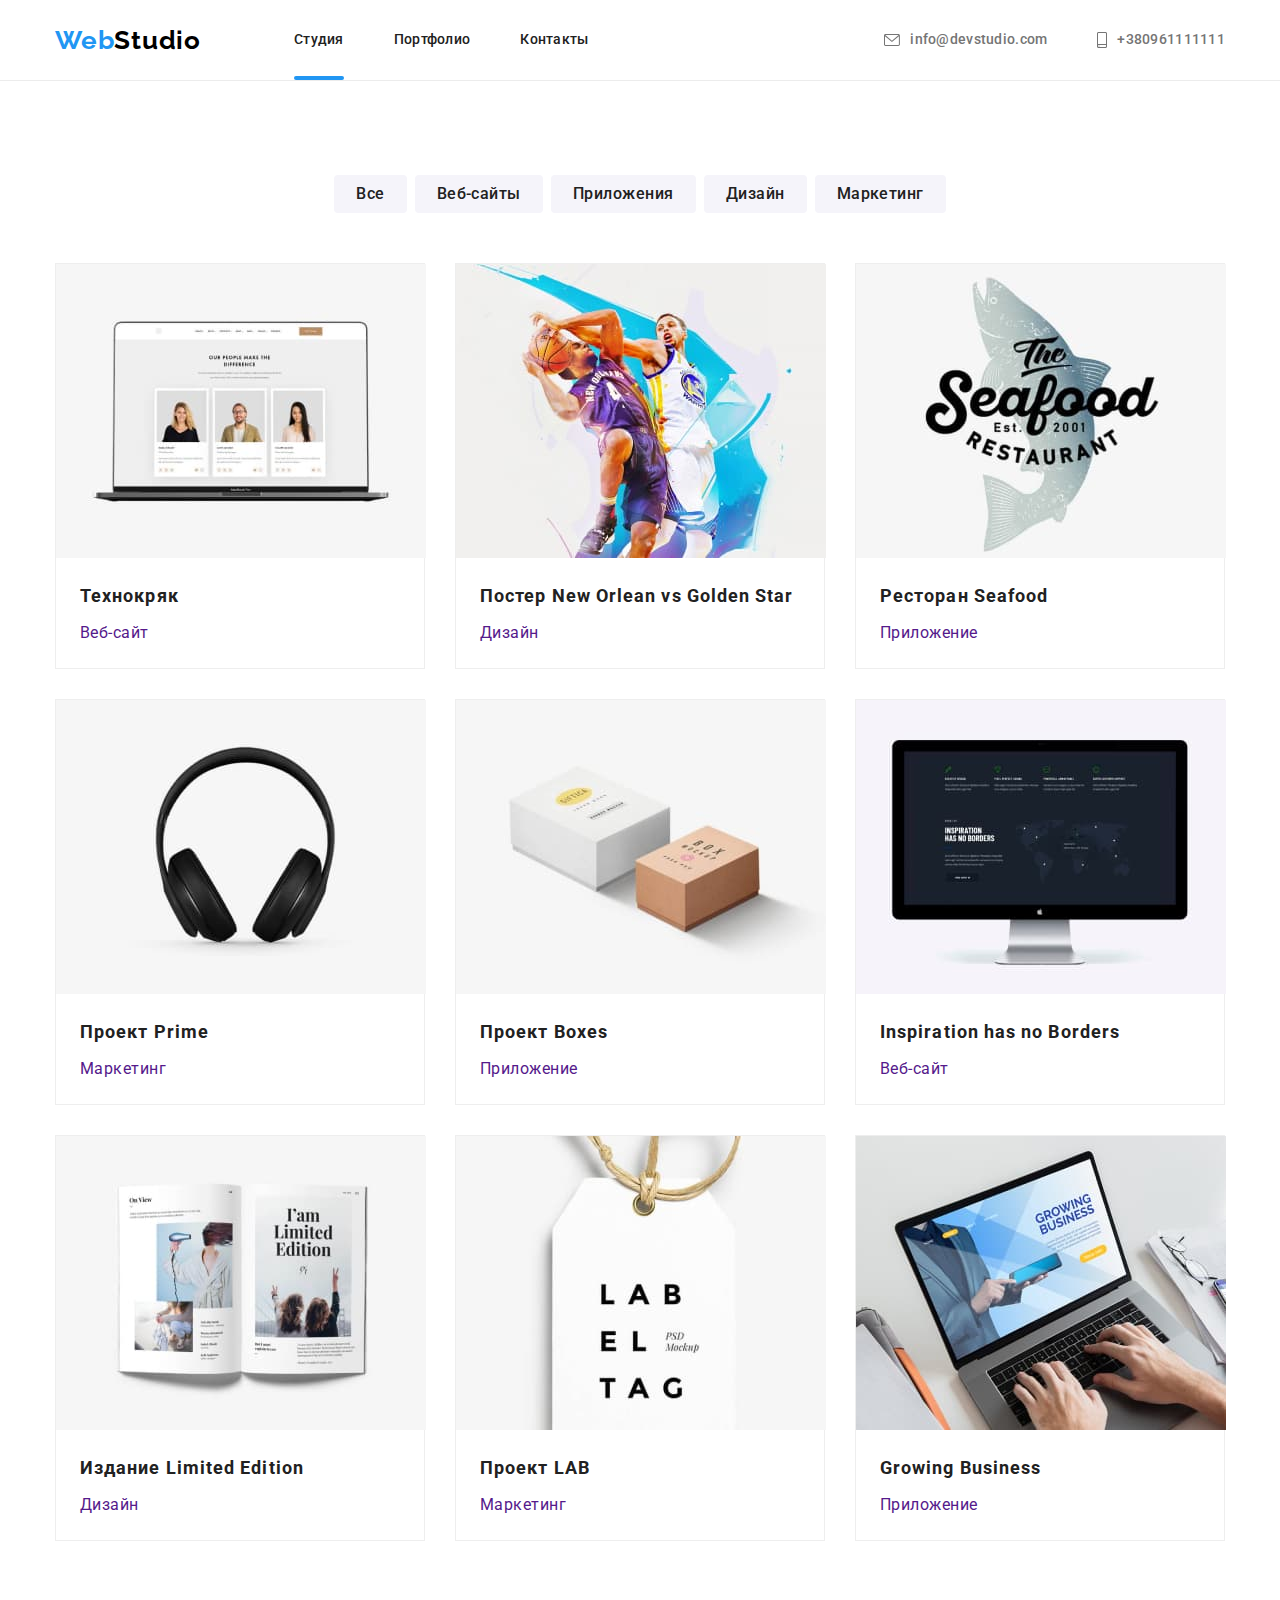
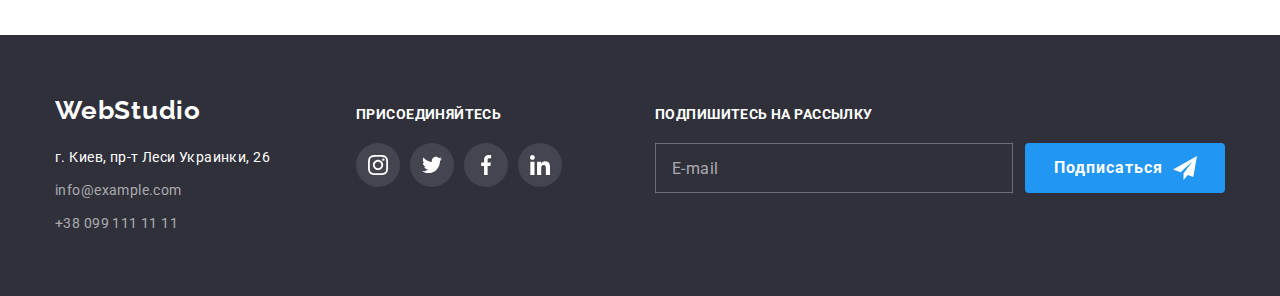
==== commit 90fb5ebf: "Добавил миксины" ====
--- a/portfolio.html
+++ b/portfolio.html
@@ -15,6 +15,7 @@
       rel="stylesheet"
       href="https://cdnjs.cloudflare.com/ajax/libs/modern-normalize/1.1.0/modern-normalize.min.css"
     />
+    <link rel="stylesheet" href="./css/main.min.css" />
     <link rel="stylesheet" href="./css/styles.css" />
   </head>
   <body>
@@ -22,17 +23,17 @@
     <header class="section-header">
       <div class="container main-header">
         <nav class="header-nav">
-          <a href="/" class="logo">
+          <a href="/" class="logo header__logo">
             <span class="logo--accent">Web</span>Studio</a
           >
           <ul class="header-list list">
             <li class="header-list__item">
-              <a href="./index.html" class="header-list__link">Студия</a>
+              <a href="./index.html" class="header-list__link current"
+                >Студия</a
+              >
             </li>
             <li class="header-list__item">
-              <a href="./portfolio.html" class="header-list__link current"
-                >Портфолио</a
-              >
+              <a href="./portfolio.html" class="header-list__link">Портфолио</a>
             </li>
             <li class="header-list__item">
               <a href="" class="header-list__link">Контакты</a>
@@ -57,28 +58,27 @@
             >
           </li>
         </ul>
-        <!-- </div> -->
       </div>
     </header>
     <!--Main-->
     <main>
-      <section class="section-portfolio">
+      <section class="section portfolio">
         <div class="container">
           <h1 class="visually-hidden">Наши работы</h1>
-          <ul class="section-portfolio__list list">
-            <li class="section-portfolio__item">
+          <ul class="portfolio__list list">
+            <li class="portfolio__item">
               <button type="button" class="portfolio-btn">Все</button>
             </li>
-            <li class="section-portfolio__item">
+            <li class="portfolio__item">
               <button type="button" class="portfolio-btn">Веб-сайты</button>
             </li>
-            <li class="section-portfolio__item">
+            <li class="portfolio__item">
               <button type="button" class="portfolio-btn">Приложения</button>
             </li>
-            <li class="section-portfolio__item">
+            <li class="portfolio__item">
               <button type="button" class="portfolio-btn">Дизайн</button>
             </li>
-            <li class="section-portfolio__item">
+            <li class="portfolio__item">
               <button type="button" class="portfolio-btn">Маркетинг</button>
             </li>
           </ul>
@@ -273,7 +273,7 @@
       <section class="section-footer">
         <div class="container footer-all">
           <div class="section-footer__adress-all">
-            <a href="/" class="footer-logo">WebStudio</a>
+            <a href="/" class="section-footer__logo logo">WebStudio</a>
             <address class="section-footer__addres">
               <a
                 href="https://goo.gl/maps/HRtFTrd4s4vfdarKA"
@@ -340,9 +340,9 @@
                   id="mail"
                   class="footer-form__input"
                 />
-                <button type="submit" class="footer-btn">
+                <button type="submit" class="button footer-subscribe__button">
                   Подписаться
-                  <svg class="footer-btn__plane" width="24px" height="24px">
+                  <svg class="button__plane" width="24px" height="24px">
                     <use href="./images/icons.svg#icon-plane"></use>
                   </svg>
                 </button>
--- a/css/main.min.css
+++ b/css/main.min.css
@@ -0,0 +1 @@
+:root{--primary-text-color: #757575;--title-text-color: #212121;--second-title-text: #ffffff;--accent-color: #2196f3;--primary-fone-color: #ffffff;--second-fone-color: #f5f4fa;--header-text-color: #212121;--btn-color: #fff}p,h1,h2,h3,h4,h5,h6{margin:0}ul{margin:0;padding:0}.list{padding:0;margin:0;list-style:none}a{text-decoration:none}img{display:block}body{font-family:"Roboto",sans-serif;color:var(--primary-text-color);background-color:var(--primary-fone-color)}.container{margin-left:auto;margin-right:auto;width:1200px;padding-left:15px;padding-right:15px}.visually-hidden{position:absolute;white-space:nowrap;width:1px;height:1px;overflow:hidden;border:0;padding:0;clip:rect(0 0 0 0);-webkit-clip-path:inset(50%);clip-path:inset(50%);margin:-1px}.section{padding-top:94px;padding-bottom:94px}.main-header{display:flex;align-items:center}.section-header{border-bottom:1px solid #ececec}.header__logo{display:flex;margin-right:93px;color:#000}.logo--accent{color:var(--accent-color)}.header-nav{display:flex;font-weight:500;font-size:14px;align-items:center;line-height:1.14;letter-spacing:.02em}.header-list{display:flex}.header-list__item{margin-right:50px}.header-list__item:last-child{margin-right:0}.header-list__link{display:flex;padding-top:32px;padding-bottom:32px;color:var(--header-text-color);transition-property:color;transition-duration:250ms;transition-timing-function:cubic-bezier(0.4, 0, 0.2, 1)}.header-list__link:hover,.header-list__link:focus,.header-list__link .current{color:var(--accent-color)}.current{position:relative}.header-list__link.current::after{display:block;content:"";height:4px;width:100%;position:absolute;left:0;bottom:0;background:var(--accent-color);border-radius:2px}.auth-nav{display:flex;margin-left:auto;align-items:center;font-weight:500;font-size:14px;line-height:1.14;letter-spacing:.02em;color:var(--primary-text-color)}.auth-nav__item+.auth-nav__item{margin-left:50px}.auth-nav__link{display:flex;align-items:center;color:var(--primary-text-color);transition-property:color;transition-duration:250ms;transition-timing-function:cubic-bezier(0.4, 0, 0.2, 1)}.auth-nav__link:hover,.auth-nav__link:focus{color:var(--accent-color)}.icon-envelope{display:inline-block;width:16px;height:12px;margin-right:10px;fill:currentColor}.icon-smartphone{display:inline-block;width:10px;height:16px;margin-right:10px;fill:currentColor}.logo{font-family:"Raleway",sans-serif;font-weight:700;font-size:26px;line-height:1.19;letter-spacing:.03em}.section-hero{max-width:1600px;height:600px;margin-left:auto;margin-right:auto;padding-top:200px;padding-bottom:200px;text-align:center;background-color:#c4c4c4;background-image:linear-gradient(rgba(47, 48, 58, 0.4), rgba(47, 48, 58, 0.4)),url(../images/hero.jpg);background-repeat:no-repeat;background-position:center;background-size:cover}.section-hero__title{margin-bottom:30px;color:var(--second-title-text);font-weight:900;font-size:44px;line-height:1.36;text-align:center;letter-spacing:.06em;text-transform:uppercase}.button{min-width:200px;height:50px;border:none;font-weight:700;font-size:16px;line-height:1.87;letter-spacing:.06em;border-radius:4px;cursor:pointer;align-items:center;text-align:center;color:var(--btn-color)}.section-hero__button{display:inline-block;padding:10px 32px;box-shadow:0px 4px 4px rgba(0,0,0,.15);background-color:var(--accent-color);transition-property:background-color;transition-duration:250ms;transition-timing-function:cubic-bezier(0.4, 0, 0.2, 1)}.section-hero__button:hover,.section-hero__button:focus{background-color:#188ce8;color:var(--btn-color)}.features{padding-bottom:47px}.features__list{display:flex}.features__item{width:270px;margin-right:30px}.features__item:last-child{margin-right:0}.features__icon-area{display:flex;width:270px;height:120px;border-radius:4px;margin-bottom:30px;background-color:#f5f4fa;justify-content:center;align-items:center}.features__after-title{margin-bottom:10px;font-size:14px;line-height:1.14;letter-spacing:.03em;text-transform:uppercase;color:var(--title-text-color)}.features__text{margin-bottom:0;font-size:14px;line-height:1.7;letter-spacing:.03em}.about{padding-top:47px}.about__title{margin-top:0;margin-bottom:50px;font-size:36px;line-height:1.17;text-align:center;letter-spacing:.03em;color:var(--title-text-color)}.about__list{display:flex}.about__item{position:relative}.about__item:not(:last-child){margin-right:30px}.about__text{display:flex;position:absolute;left:0;bottom:0;align-items:center;justify-content:center;width:370px;height:70px;font-weight:bold;font-size:14px;line-height:1.14;text-align:center;letter-spacing:.03em;text-transform:uppercase;color:var(--second-title-text);background-color:rgba(47,48,58,.8)}.team{margin-top:0;padding-top:94px;padding-bottom:94px;background-color:#f5f4fa}.team__list{display:flex;margin-left:-30px}.team__item{width:calc(100% / 4 - 30px);margin-left:30px;background-color:#fff;box-shadow:0px 1px 3px rgba(0,0,0,.12),0px 1px 1px rgba(0,0,0,.14),0px 2px 1px rgba(0,0,0,.2);border-radius:0px 0px 4px 4px}.team__title{margin-top:0;margin-bottom:50px;font-size:36px;line-height:1.17;text-align:center;letter-spacing:.03em;color:var(--title-text-color)}.team__title-members{margin-top:0;margin-bottom:10px;font-weight:500;font-size:16px;line-height:1.19;text-align:center;letter-spacing:.03em;color:var(--title-text-color)}.team__text{margin-top:0;margin-bottom:16px;font-size:16px;line-height:1.19;text-align:center;letter-spacing:.03em}.team__text-content{padding-top:30px;padding-bottom:30px}.team__text-list{display:flex;justify-content:center}.team__text-link{display:flex;justify-content:center;align-items:center;width:44px;height:44px;color:#afb1b8;background-color:#fff;border-radius:50%;transition-property:background-color,color;transition-duration:250ms;transition-timing-function:cubic-bezier(0.4, 0, 0.2, 1)}.team__text-link:hover,.team__text-link:focus{background-color:var(--accent-color);color:#fff}.team__text-item+.team__text-item{margin-left:10px}.team__text-icon{fill:currentColor}.client__title{margin-top:0;margin-bottom:50px;font-size:36px;line-height:1.17;text-align:center;letter-spacing:.03em;color:var(--title-text-color)}.client__list{display:flex}.client__link{display:flex;width:170px;height:92px;justify-content:center;align-items:center;color:#e5e5e5;border:1px solid #afb1b8;border-radius:4px;transition-property:border;transition-duration:250ms;transition-timing-function:cubic-bezier(0.4, 0, 0.2, 1)}.client__link:hover,.client__link:focus{border:1px solid var(--accent-color)}.client__item+.client__item{margin-left:30px}.client__icon{display:flex;width:106px;height:60px;fill:#afb1b8;transition-property:fill;transition-duration:250ms;transition-timing-function:cubic-bezier(0.4, 0, 0.2, 1)}.client__link:hover .client__icon,.client__link:focus .client__icon{fill:var(--accent-color)}.portfolio-btn{font-family:inherit;font-weight:500;font-size:16px;line-height:1.62;cursor:pointer;padding:6px 22px;text-align:center;letter-spacing:.03em;color:var(--title-text-color);background-color:#f5f4fa;border-radius:4px;border:none;transition-property:color,background-color;transition-duration:250ms;transition-timing-function:cubic-bezier(0.4, 0, 0.2, 1)}.portfolio-btn:hover,.portfolio-btn:focus{color:var(--btn-color);background-color:var(--accent-color);box-shadow:0px 3px 1px rgba(0,0,0,.1),0px 1px 2px rgba(0,0,0,.08),0px 2px 2px rgba(0,0,0,.12)}.gallery__title{margin-bottom:4px;font-size:18px;line-height:2;letter-spacing:.06em;color:var(--header-text-color)}.gallery__text{font-size:16px;line-height:1.88;letter-spacing:.03em}.portfolio__list{display:flex;margin-bottom:50px;justify-content:center}.portfolio__item:not(:last-child){margin-right:8px}.gallary{display:flex;flex-wrap:wrap;margin-left:-30px;margin-top:-30px}.gallery__item{width:calc(100% / 3 - 30px);margin-left:30px;margin-top:30px;border:1px solid #eee}.gallery__link{display:block;transition-property:box-shadow;transition-duration:250ms;transition-timing-function:cubic-bezier(0.4, 0, 0.2, 1)}.gallery__link:hover,.gallery__link:focus{box-shadow:0px 1px 1px rgba(0,0,0,.12),0px 4px 4px rgba(0,0,0,.06),1px 4px 6px rgba(0,0,0,.16)}.gallery__content{padding-top:20px;padding-right:24px;padding-bottom:20px;padding-left:24px}.gallery__thumb{display:flex;position:relative;width:370px;overflow:hidden}.gallery__animation{display:inline-block;position:absolute;width:370px;opacity:0;padding:63px 24px;font-size:18px;line-height:1.56;letter-spacing:.03em;color:var(--second-title-text);background-color:rgba(33,150,243,.9);transition-property:transform,opacity;transition-duration:250ms;transition-timing-function:cubic-bezier(0.4, 0, 0.2, 1);transform:translateY(100%)}.gallery__link:hover .gallery__animation{opacity:1;transform:translateY(0)}.footer-all{display:flex;align-items:baseline}.section-footer{padding-top:60px;padding-bottom:60px;background-color:#2f303a}.section-footer__adress-all{width:231px}.section-footer__logo{display:block;color:#fff;margin-bottom:20px}.section-footer__addres-fiz{display:block;font-style:normal;font-size:14px;margin-bottom:9px;line-height:1.71;letter-spacing:.03em;color:var(--second-title-text);transition-property:color;transition-duration:250ms;transition-timing-function:cubic-bezier(0.4, 0, 0.2, 1)}.section-footer__addres-fiz:hover,.section-footer__addres-fiz:focus{color:var(--accent-color)}.section-footer__mail{display:block;font-style:normal;font-weight:400;font-size:14px;line-height:1.71;margin-bottom:9px;letter-spacing:.03em;color:rgba(255,255,255,.6);transition-property:color;transition-duration:250ms;transition-timing-function:cubic-bezier(0.4, 0, 0.2, 1)}.section-footer__mail:hover,.section-footer__mail:focus{color:var(--accent-color)}.section-footer__tel{font-style:normal;font-size:14px;line-height:1.71;letter-spacing:.03em;color:rgba(255,255,255,.6);transition-property:color;transition-duration:250ms;transition-timing-function:cubic-bezier(0.4, 0, 0.2, 1)}.section-footer__tel:hover,.section-footer__tel:focus{color:var(--accent-color)}.footer-join{width:206px;margin-left:70px}.footer-join__text{margin-bottom:20px;font-weight:bold;font-size:14px;line-height:1.14;letter-spacing:.03em;text-transform:uppercase;color:var(--second-title-text)}.footer-join__list{display:flex}.footer-join__link{display:flex;justify-content:center;align-items:center;width:44px;height:44px;background-color:rgba(255,255,255,.1);border-radius:50%;transition-property:background-color;transition-duration:250ms;transition-timing-function:cubic-bezier(0.4, 0, 0.2, 1)}.footer-join__link:hover,.footer-join__link:focus{background-color:var(--accent-color)}.footer-join__item:not(:last-child){margin-right:10px}.footer-join__icon{fill:var(--btn-color)}.footer-subscribe{margin-left:93px;margin-right:0;width:570px}.footer-form__text{display:block;margin-bottom:20px;font-weight:bold;font-size:14px;line-height:1.14;letter-spacing:.03em;text-transform:uppercase;color:var(--second-title-text)}.footer-form__send{display:flex}.footer-form__input{padding-top:15px;padding-bottom:15px;padding-left:16px;width:358px;height:50px;border:1px solid rgba(255,255,255,.3);color:var(--second-title-text);background-color:#2f303a}.footer-form__input::-moz-placeholder{font-size:16px;line-height:1.25;letter-spacing:.03em;color:rgba(255,255,255,.6)}.footer-form__input:-ms-input-placeholder{font-size:16px;line-height:1.25;letter-spacing:.03em;color:rgba(255,255,255,.6)}.footer-form__input::placeholder{font-size:16px;line-height:1.25;letter-spacing:.03em;color:rgba(255,255,255,.6)}.footer-subscribe__button{display:flex;margin-left:12px;padding-left:29px;background-color:var(--accent-color);transition-property:box-shadow;transition-duration:250ms;transition-timing-function:cubic-bezier(0.4, 0, 0.2, 1)}.footer-subscribe__button:hover,.footer-subscribe__button:focus{box-shadow:0px 4px 4px rgba(0,0,0,.15)}.button__plane{padding:0;margin:0;border:none;display:inline-block;fill:#fff;margin-left:10px}.backdrop{position:fixed;top:0;left:0;width:100vw;height:100vh;background-color:rgba(0,0,0,.2);z-index:2;opacity:1;transition:opacity 250ms cubic-bezier(0.4, 0, 0.2, 1),visibility 250ms}.is-hidden{opacity:0;pointer-events:none;visibility:hidden}.backdrop.is-hidden .modal{transform:translate(-50%, -50%) scale(0.9)}.modal{display:flex;position:absolute;padding:40px;top:50%;left:50%;width:528px;height:581px;opacity:1;transform:translate(-50%, -50%) scale(1);transition:transform 250ms cubic-bezier(0.4, 0, 0.2, 1);background-color:#fff}.btn-close__icon{color:#000;background-color:transparent;border:none;transition:fill 250ms cubic-bezier(0.4, 0, 0.2, 1)}.btn-close{width:18px;height:18px;padding:0;margin:0;border:none;background-color:#fff;cursor:pointer}.btn-circle{position:absolute;display:flex;top:8px;right:8px;justify-content:center;align-items:center;width:30px;height:30px;border-radius:50%;border:1px solid rgba(0,0,0,.1);background-color:#fff}.btn-circle:hover,.btn-circle:focus .btn--close{fill:var(--accent-color)}.form{display:flex;width:100%;margin-left:auto;margin-right:auto;flex-direction:column;border:none;margin:0}.form__title{margin-bottom:12px;font-weight:bold;font-size:20px;line-height:1.15;text-align:center;letter-spacing:.03em;color:var(--header-text-color)}.form__label{margin-bottom:4px;font-size:12px;line-height:1.17;letter-spacing:.01em;color:var(--primary-text-color)}.form__field{width:100%;display:flex;margin-bottom:10px;flex-direction:column}.input__area{padding-left:42px;width:100%;height:40px;border:1px solid rgba(33,33,33,.2);border-radius:4px;transition:border-color 250ms cubic-bezier(0.4, 0, 0.2, 1)}.input__area:focus{border-color:var(--accent-color);outline:var(--accent-color)}.input{position:relative}.input__icon{position:absolute;top:50%;transform:translateY(-50%);left:12px;width:18px;height:18px;fill:var(--title-text-color);transition:fill 250ms cubic-bezier(0.4, 0, 0.2, 1)}.input__area:focus+.input__icon{fill:var(--accent-color)}.form__field textarea::-moz-placeholder{font-weight:normal;font-size:12px;line-height:1.17;letter-spacing:.01em;color:rgba(117,117,117,.5)}.form__field textarea:-ms-input-placeholder{font-weight:normal;font-size:12px;line-height:1.17;letter-spacing:.01em;color:rgba(117,117,117,.5)}.form__field textarea::placeholder{font-weight:normal;font-size:12px;line-height:1.17;letter-spacing:.01em;color:rgba(117,117,117,.5)}textarea{padding:12px 16px;resize:none;height:120px;border:1px solid rgba(33,33,33,.2);box-sizing:border-box;border-radius:4px;transition:border-color 250ms cubic-bezier(0.4, 0, 0.2, 1)}textarea:focus{border-color:var(--accent-color);outline:var(--accent-color)}.form__coment{margin-bottom:20px}.form__check{padding-left:14px}.form__label-policy{font-weight:normal;font-size:14px;line-height:1.71;letter-spacing:.03em;color:var(--primary-text-color)}.form__policy-deal{font-weight:normal;font-size:14px;line-height:1.71;letter-spacing:.03em;color:var(--accent-color);-webkit-text-decoration-line:underline;text-decoration-line:underline}.form__check{display:inline-flex;flex-direction:row;margin-bottom:30px}.form__label-policy{display:flex;align-items:center}.modal-btn{display:flex;justify-content:center;align-items:center;margin:0;padding:0;margin-left:auto;margin-right:auto;background-color:var(--accent-color);box-shadow:0px 4px 4px rgba(0,0,0,.15);border-radius:4px;transition:box-shadow 250ms cubic-bezier(0.4, 0, 0.2, 1),background-color 250ms cubic-bezier(0.4, 0, 0.2, 1)}.modal-btn:focus,.modal-btn:hover{background-color:#188ce8;box-shadow:0px 4px 4px rgba(0,0,0,.25)}.checkbox{-webkit-appearance:none;position:absolute}.form__icon-policy{display:inline-block;background-position:50% 50%;width:16px;height:15px;margin-right:7px;border-radius:2px;background-size:contain;background-repeat:no-repeat;background-origin:border-box;color:#fff;border:1px solid var(--title-text-color);transition:border-color 250ms cubic-bezier(0.4, 0, 0.2, 1),background-color 250ms cubic-bezier(0.4, 0, 0.2, 1)}.form__policy-link{margin-left:3px}.checkbox:checked+.form__icon-policy{border-color:var(--accent-color);background-color:var(--accent-color);background-image:url(../images/icon-check.svg)}/*# sourceMappingURL=main.min.css.map */--- a/css/styles.css
+++ b/css/styles.css
@@ -5,171 +5,15 @@
 /* вторичный цвет фона #F5F4FA */
 /* цвет героя и футера #2F303A */
 /* ---------------------------------- Переменные------- */
-:root {
-  --primary-text-color: #757575;
-  --title-text-color: #212121;
-  --second-title-text: #ffffff;
-  --accent-color: #2196f3;
-  --primary-fone-color: #ffffff;
-  --second-fone-color: #f5f4fa;
-  --header-text-color: #212121;
-  --btn-color: #fff;
-}
+
 /* -----------------------------------Срос настроек------ */
-p,
-h1,
-h2,
-h3,
-h4,
-h5,
-h6 {
-  margin: 0;
-}
 
-ul {
-  margin: 0;
-  padding: 0;
-}
-.list {
-  padding: 0;
-  margin: 0;
-  list-style: none;
-}
-a {
-  text-decoration: none;
-}
-img {
-  display: block;
-}
 /* -----------------------------------Body----------- */
-body {
-  font-family: 'Roboto', sans-serif;
-  color: var(--primary-text-color);
-  background-color: var(--primary-fone-color);
-}
 
 /* -----------------------------------Hidden--------- */
-.visually-hidden {
-  position: absolute;
-  white-space: nowrap;
-  width: 1px;
-  height: 1px;
-  overflow: hidden;
-  border: 0;
-  padding: 0;
-  clip: rect(0 0 0 0);
-  clip-path: inset(50%);
-  margin: -1px;
-}
-.container {
-  margin-left: auto;
-  margin-right: auto;
-  width: 1200px;
-  padding-left: 15px;
-  padding-right: 15px;
-}
+
 /* --------------------------------Header -------------*/
 /* main nav */
-.main-header {
-  display: flex;
-  align-items: center;
-}
-.section-header {
-  border-bottom: 1px solid #ececec;
-
-  /* outline: 1px solid tomato; */
-  /* display: inline-flex; */
-  /* margin-top: 24px;
-  margin-bottom: 25px; */
-}
-.logo {
-  display: flex;
-  margin-right: 93px;
-  color: #000000;
-  font-family: 'Raleway', sans-serif;
-  font-weight: 700;
-  font-size: 26px;
-  line-height: 1.19;
-  letter-spacing: 0.03em;
-}
-.logo--accent {
-  color: var(--accent-color);
-}
-
-.header-nav {
-  display: flex;
-  font-weight: 500;
-  font-size: 14px;
-  align-items: center;
-  line-height: 1.14;
-  letter-spacing: 0.02em;
-}
-
-.header-list {
-  display: flex;
-}
-.header-list__item {
-  margin-right: 50px;
-}
-.header-list__item:last-child {
-  margin-right: 0;
-}
-.header-list__link {
-  display: flex;
-  padding-top: 32px;
-  padding-bottom: 32px;
-  color: var(--header-text-color);
-  transition-property: color;
-  transition-duration: 250ms;
-  transition-timing-function: cubic-bezier(0.4, 0, 0.2, 1);
-}
-.header-list__link:hover,
-.header-list__link:focus,
-.current {
-  color: var(--accent-color);
-}
-.current {
-  position: relative;
-}
-.header-list__link.current::after {
-  display: block;
-  content: '';
-  height: 4px;
-  width: 100%;
-  position: absolute;
-  left: 0;
-  bottom: 0;
-  background: var(--accent-color);
-  border-radius: 2px;
-}
-
-.auth-nav {
-  display: flex;
-  margin-left: auto;
-  align-items: center;
-  font-weight: 500;
-  font-size: 14px;
-  line-height: 1.14;
-  letter-spacing: 0.02em;
-  color: var(--primary-text-color);
-}
-
-.auth-nav__item + .auth-nav__item {
-  margin-left: 50px;
-}
-
-.auth-nav__link {
-  display: flex;
-  align-items: center;
-  color: var(--primary-text-color);
-  transition-property: color;
-  transition-duration: 250ms;
-  transition-timing-function: cubic-bezier(0.4, 0, 0.2, 1);
-}
-.auth-nav__link:hover,
-.auth-nav__link:focus {
-  color: var(--accent-color);
-}
 
 /* /* .auth-nav-mail::before {
   outline: 1px solid red;
@@ -199,109 +43,12 @@
   /* justify-self: end; 
 } */
 
-.icon-envelope {
-  display: inline-block;
-  width: 16px;
-  height: 12px;
-  margin-right: 10px;
-  fill: currentColor;
-}
-
-.icon-smartphone {
-  display: inline-block;
-  width: 10px;
-  height: 16px;
-  margin-right: 10px;
-  fill: currentColor;
-}
-
 /* ------------------------------Hero -------------*/
 
-.section-hero {
-  max-width: 1600px;
-  height: 600px;
-  margin-left: auto;
-  margin-right: auto;
-  padding-top: 200px;
-  padding-bottom: 200px;
-  /* outline: solid 1px tomato; */
-  text-align: center;
-
-  background-color: #c4c4c4;
-  background-image: linear-gradient(
-      rgba(47, 48, 58, 0.4),
-      rgba(47, 48, 58, 0.4)
-    ),
-    url(../images/hero.jpg);
-  background-repeat: no-repeat;
-  background-position: center;
-  background-size: cover;
-}
-.section-hero__title {
-  margin-bottom: 30px;
-  color: var(--second-title-text);
-  font-weight: 900;
-  font-size: 44px;
-  line-height: 1.36;
-  text-align: center;
-  letter-spacing: 0.06em;
-  text-transform: uppercase;
-}
-.button {
-  display: inline-block;
-  border: none;
-  font-family: inherit;
-  min-width: 200px;
-  height: 50px;
-  border-radius: 4px;
-
-  padding: 10px 32px;
-  font-weight: 700;
-  font-size: 16px;
-  line-height: 1.87;
-  /* display: flex; */
-  align-items: center;
-  text-align: center;
-  letter-spacing: 0.06em;
-  box-shadow: 0px 4px 4px rgba(0, 0, 0, 0.15);
-  cursor: pointer;
-  color: var(--btn-color);
-  background-color: var(--accent-color);
-
-  transition-property: background-color;
-  transition-duration: 250ms;
-  transition-timing-function: cubic-bezier(0.4, 0, 0.2, 1);
-}
-.button:hover,
-.button:focus {
-  background-color: #188ce8;
-  color: var(--btn-color);
-}
-
-/* --------------------------------------------Main -------------- */
-
-.section {
-  padding-top: 94px;
-  padding-bottom: 94px;
-  /* outline: 1px solid red; */
-}
+/* --------------------------------------Main -------------- */
 
 /* -----------------------------------------------SECTION FEATURES */
 
-.features {
-  padding-bottom: 47px;
-}
-.features__list {
-  display: flex;
-}
-.features__item {
-  width: 270px;
-  margin-right: 30px;
-}
-
-.features__item:last-child {
-  margin-right: 0;
-}
 /* .features-item::before {
   display: block;
   content: '';
@@ -329,160 +76,11 @@
 /* .features-title { */
 /* margin-top: 0; */
 /* } */
-.icon-area {
-  display: flex;
-  width: 270px;
-  height: 120px;
-  border-radius: 4px;
-  margin-bottom: 30px;
-  background-color: #f5f4fa;
-  justify-content: center;
-  align-items: center;
-}
 
-.features__after-title {
-  /* margin-top: 0; */
-  margin-bottom: 10px;
-  font-size: 14px;
-  line-height: 1.14;
-  letter-spacing: 0.03em;
-  text-transform: uppercase;
-  color: var(--title-text-color);
-}
-.features__text {
-  margin-bottom: 0;
-  font-size: 14px;
-  line-height: 1.7;
-  letter-spacing: 0.03em;
-}
 /* ----------------------------------------------SECTION ABOUT */
-
-.about {
-  padding-top: 47px;
-}
-
-.about__title {
-  margin-top: 0;
-  margin-bottom: 50px;
-  font-size: 36px;
-  line-height: 1.17;
-  text-align: center;
-  letter-spacing: 0.03em;
-  color: var(--title-text-color);
-}
-.about__list {
-  display: flex;
-}
-.about__item {
-  position: relative;
-}
-.about__item:not(:last-child) {
-  margin-right: 30px;
-}
-.about__text {
-  display: flex;
-  position: absolute;
-  left: 0;
-  bottom: 0;
-  align-items: center;
-  justify-content: center;
-
-  width: 370px;
-  height: 70px;
-  font-weight: bold;
-  font-size: 14px;
-  line-height: 1.14;
-  text-align: center;
-  letter-spacing: 0.03em;
-  text-transform: uppercase;
-  color: var(--second-title-text);
-  background-color: rgba(47, 48, 58, 0.8);
-}
 
 /* -------------------------------------------------team-----------  */
 
-.team {
-  margin-top: 0;
-  padding-top: 94px;
-  padding-bottom: 94px;
-  background-color: #f5f4fa;
-}
-
-.team__list {
-  display: flex;
-  margin-left: -30px;
-}
-.team__item {
-  width: calc(100% / 4 - 30px);
-  margin-left: 30px;
-  background-color: #fff;
-  box-shadow: 0px 1px 3px rgba(0, 0, 0, 0.12), 0px 1px 1px rgba(0, 0, 0, 0.14),
-    0px 2px 1px rgba(0, 0, 0, 0.2);
-  border-radius: 0px 0px 4px 4px;
-}
-
-.team__title {
-  margin-top: 0;
-  margin-bottom: 50px;
-  font-size: 36px;
-  line-height: 1.17;
-  text-align: center;
-  letter-spacing: 0.03em;
-  color: var(--title-text-color);
-}
-.team__title-members {
-  margin-top: 0;
-  margin-bottom: 10px;
-  font-weight: 500;
-  font-size: 16px;
-  line-height: 1.19;
-
-  text-align: center;
-  letter-spacing: 0.03em;
-  color: var(--title-text-color);
-}
-.team__text {
-  margin-top: 0;
-  margin-bottom: 16px;
-  font-size: 16px;
-  line-height: 1.19;
-  text-align: center;
-  letter-spacing: 0.03em;
-}
-.team__text-content {
-  padding-top: 30px;
-  padding-bottom: 30px;
-}
-
-.team__text-list {
-  display: flex;
-  justify-content: center;
-}
-.team__text-link {
-  display: flex;
-  justify-content: center;
-  align-items: center;
-  width: 44px;
-  height: 44px;
-  color: #afb1b8;
-  background-color: #fff;
-  border-radius: 50%;
-  transition-property: background-color, color;
-  transition-duration: 250ms;
-  transition-timing-function: cubic-bezier(0.4, 0, 0.2, 1);
-}
-
-.team__text-link:hover,
-.team__text-link:focus {
-  background-color: var(--accent-color);
-  color: #ffffff;
-}
-.team__text-item + .team__text-item {
-  margin-left: 10px;
-}
-.team__text-icon {
-  fill: currentColor;
-}
 /* ---------АЛЬТЕРНАТИВНЫЙ ВАРИАНТ */
 /* .team-text-icon {
   fill: #afb1b8;
@@ -491,203 +89,12 @@
   fill: #ffffff;
 } */
 
-.client__title {
-  margin-top: 0;
-  margin-bottom: 50px;
-  font-size: 36px;
-  line-height: 1.17;
-  text-align: center;
-  letter-spacing: 0.03em;
-  color: var(--title-text-color);
-}
-.client__list {
-  display: flex;
-}
-.client__link {
-  display: flex;
-  /* outline: 1px solid tomato; */
-  width: 170px;
-  height: 92px;
-  justify-content: center;
-  align-items: center;
-  color: #e5e5e5;
-  border: 1px solid #afb1b8;
-  border-radius: 4px;
-  transition-property: border;
-  transition-duration: 250ms;
-  transition-timing-function: cubic-bezier(0.4, 0, 0.2, 1);
-}
-.client__link:hover,
-.client__link:focus {
-  border: 1px solid var(--accent-color);
-}
-.client__link:hover .client__icon,
-.client__link:focus .client__icon {
-  fill: var(--accent-color);
-}
-.client__item + .client__item {
-  margin-left: 30px;
-}
-.client__icon {
-  display: flex;
-  width: 106px;
-  height: 60px;
-  fill: #afb1b8;
-  transition-property: fill;
-  transition-duration: 250ms;
-  transition-timing-function: cubic-bezier(0.4, 0, 0.2, 1);
-}
-
 /* -------------------------------------footer-------------------------- */
 
-.footer-all {
-  display: flex;
-  align-items: baseline;
-}
-.section-footer {
-  padding-top: 60px;
-  padding-bottom: 60px;
-  background-color: #2f303a;
-}
-.section-footer__adress-all {
-  width: 231px;
-}
-.footer-logo {
-  display: block;
-  color: #ffffff;
-  font-family: 'Raleway', sans-serif;
-  font-weight: 700;
-  font-size: 26px;
-  line-height: 1.19;
-  letter-spacing: 0.03em;
-  margin-bottom: 20px;
-}
-.section-footer__addres-fiz {
-  display: block;
-  font-style: normal;
-  font-size: 14px;
-  margin-bottom: 9px;
-  line-height: 1.71;
-  letter-spacing: 0.03em;
-  color: var(--second-title-text);
-  transition-property: color;
-  transition-duration: 250ms;
-  transition-timing-function: cubic-bezier(0.4, 0, 0.2, 1);
-}
-.section-footer__addres-fiz:hover,
-.section-footer__addres-fiz:focus {
-  color: var(--accent-color);
-}
-.section-footer__mail {
-  display: block;
-  font-style: normal;
-  font-weight: 400;
-  font-size: 14px;
-  line-height: 1.71;
-  margin-bottom: 9px;
-  letter-spacing: 0.03em;
-  color: rgba(255, 255, 255, 0.6);
-  transition-property: color;
-  transition-duration: 250ms;
-  transition-timing-function: cubic-bezier(0.4, 0, 0.2, 1);
-}
-.section-footer__mail:hover,
-.section-footer__mail:focus,
-.section-footer__tel:hover,
-.section-footer__tel:focus {
-  color: var(--accent-color);
-}
-.section-footer__tel {
-  font-style: normal;
-
-  font-size: 14px;
-  line-height: 1.71;
-  letter-spacing: 0.03em;
-  color: rgba(255, 255, 255, 0.6);
-  transition-property: color;
-  transition-duration: 250ms;
-  transition-timing-function: cubic-bezier(0.4, 0, 0.2, 1);
-}
 /* -------------------------------------------------------------- */
-.footer-join {
-  width: 206px;
-  margin-left: 70px;
-}
-.footer-join__text {
-  margin-bottom: 20px;
-  font-weight: bold;
-  font-size: 14px;
-  line-height: 1.14;
-  letter-spacing: 0.03em;
-  text-transform: uppercase;
-  color: var(--second-title-text);
-}
-.footer-join__list {
-  display: flex;
-}
-.footer-join__link {
-  display: flex;
-  justify-content: center;
-  align-items: center;
-  width: 44px;
-  height: 44px;
-  background-color: rgba(255, 255, 255, 0.1);
-  border-radius: 50%;
-  transition-property: background-color;
-  transition-duration: 250ms;
-  transition-timing-function: cubic-bezier(0.4, 0, 0.2, 1);
-}
-.footer-join__link:hover,
-.footer-join__link:focus {
-  background-color: var(--accent-color);
-}
-
-.footer-join__item:not(:last-child) {
-  margin-right: 10px;
-}
-.footer-join__icon {
-  fill: var(--btn-color);
-}
 
 /* ----------------------------------------------Footer subs---------------- */
 
-.footer-subscribe {
-  margin-left: 93px;
-  margin-right: 0;
-  width: 570px;
-}
-
-.footer-form__text {
-  display: block;
-  margin-bottom: 20px;
-  /* outline: 1px solid gold; */
-  font-weight: bold;
-  font-size: 14px;
-  line-height: 1.14;
-  letter-spacing: 0.03em;
-  text-transform: uppercase;
-  color: var(--second-title-text);
-}
-.footer-form__send {
-  display: flex;
-}
-.footer-form__input {
-  /* outline: 1px solid red; */
-  padding-top: 15px;
-  padding-bottom: 15px;
-  padding-left: 16px;
-  width: 358px;
-  height: 50px;
-  border: 1px solid rgba(255, 255, 255, 0.3);
-  color: var(--second-title-text);
-  background-color: #2f303a;
-}
-.footer-form__input::placeholder {
-  font-size: 16px;
-  line-height: 1.25;
-  letter-spacing: 0.03em;
-  color: rgba(255, 255, 255, 0.6);
-}
 /* .footer-btn-subs {
   align-items: center;
   display: flex;
@@ -700,45 +107,14 @@
   margin-top: 36px;
   margin-left: 12px;
 } */
-.footer-btn {
-  display: flex;
-  align-items: center;
-  margin-left: 12px;
-  padding-left: 29px;
-  width: 200px;
-  height: 50px;
-  border: none;
-  font-weight: bold;
-  font-size: 16px;
-  line-height: 1.87;
-  letter-spacing: 0.06em;
-  cursor: pointer;
-  background-color: var(--accent-color);
-  border-radius: 4px;
-  color: #ffffff;
-  transition-property: box-shadow;
-  transition-duration: 250ms;
-  transition-timing-function: cubic-bezier(0.4, 0, 0.2, 1);
-}
-.footer-btn:hover,
-.footer-btn:focus {
-  box-shadow: 0px 4px 4px rgba(0, 0, 0, 0.15);
-}
-.footer-btn__plane {
-  padding: 0;
-  margin: 0;
-  border: none;
-  display: inline-block;
-  fill: #ffffff;
-  margin-left: 10px;
-}
 
 /* ---------------------------------------------Страница Portfolio -------------*/
 
-.section-portfolio {
+/* .section-portfolio {
   padding-top: 94px;
   padding-bottom: 94px;
-}
+}  Переименовал секцию и закоментил*/
+
 /* .flex-container {
   display: flex;
 
@@ -750,347 +126,7 @@
   outline: 2px solid red;
 } */
 
-.portfolio-btn {
-  font-family: inherit;
-  font-weight: 500;
-  font-size: 16px;
-  line-height: 1.62;
-  cursor: pointer;
-  padding: 6px 22px;
-  text-align: center;
-  letter-spacing: 0.03em;
-  color: var(--title-text-color);
-  background-color: #f5f4fa;
-  border-radius: 4px;
-  border: none;
-  transition-property: color, background-color;
-  transition-duration: 250ms;
-  transition-timing-function: cubic-bezier(0.4, 0, 0.2, 1);
-}
-.portfolio-btn:hover,
-.portfolio-btn:focus {
-  color: var(--btn-color);
-  background-color: var(--accent-color);
-  box-shadow: 0px 3px 1px rgba(0, 0, 0, 0.1), 0px 1px 2px rgba(0, 0, 0, 0.08),
-    0px 2px 2px rgba(0, 0, 0, 0.12);
-}
-.gallery__title {
-  /* margin-top: 0; */
-  margin-bottom: 4px;
-  font-size: 18px;
-  line-height: 2;
-  letter-spacing: 0.06em;
-  color: var(--header-text-color);
-}
-.gallery__text {
-  font-size: 16px;
-  line-height: 1.88;
-  letter-spacing: 0.03em;
-}
-.section-portfolio__list {
-  display: flex;
-  margin-bottom: 50px;
-  justify-content: center;
-}
-.section-portfolio__item:not(:last-child) {
-  margin-right: 8px;
-}
-.gallary {
-  display: flex;
-  flex-wrap: wrap;
-  margin-left: -30px;
-  margin-top: -30px;
-}
-.gallery__item {
-  width: calc(100% / 3 - 30px);
-  margin-left: 30px;
-  margin-top: 30px;
-  border: 1px solid #eeeeee;
-}
-.gallery__link {
-  display: block;
-  transition-property: box-shadow;
-  transition-duration: 250ms;
-  transition-timing-function: cubic-bezier(0.4, 0, 0.2, 1);
-}
-.gallery__link:hover,
-.gallery__link:focus {
-  box-shadow: 0px 1px 1px rgba(0, 0, 0, 0.12), 0px 4px 4px rgba(0, 0, 0, 0.06),
-    1px 4px 6px rgba(0, 0, 0, 0.16);
-}
-
-.gallery__link:hover .gallery__animation {
-  opacity: 1;
-  transform: translateY(0);
-}
-
-.gallery__content {
-  padding-top: 20px;
-  padding-right: 24px;
-  padding-bottom: 20px;
-  padding-left: 24px;
-}
-.gallery__thumb {
-  display: flex;
-  position: relative;
-  width: 370px;
-  overflow: hidden;
-}
-.gallery__animation {
-  display: inline-block;
-  position: absolute;
-  width: 370px;
-  opacity: 0;
-
-  padding: 63px 24px;
-
-  font-size: 18px;
-  line-height: 1.56;
-  letter-spacing: 0.03em;
-  color: var(--second-title-text);
-  background-color: rgba(33, 150, 243, 0.9);
-  transition-property: transform, opacity;
-  transition-duration: 250ms;
-  transition-timing-function: cubic-bezier(0.4, 0, 0.2, 1);
-  transform: translateY(100%);
-}
-
 /* -------------------------------------------------BACKDROP-------------- */
-.backdrop {
-  position: fixed;
-  top: 0;
-  left: 0;
-  width: 100vw;
-  height: 100vh;
-  background-color: rgba(0, 0, 0, 0.2);
-  z-index: 2;
-  opacity: 1;
-  transition: opacity 250ms cubic-bezier(0.4, 0, 0.2, 1), visibility 250ms;
-}
-.is-hidden {
-  opacity: 0;
-  pointer-events: none;
-  visibility: hidden;
-}
-.backdrop.is-hidden .modal {
-  transform: translate(-50%, -50%) scale(0.9);
-}
-.modal {
-  display: flex;
-  position: absolute;
-  padding: 40px;
-  top: 50%;
-  left: 50%;
-  width: 528px;
-  height: 581px;
-  opacity: 1;
-  transform: translate(-50%, -50%) scale(1);
-  transition: transform 250ms cubic-bezier(0.4, 0, 0.2, 1);
-  background-color: white;
-}
-.btn-close {
-  color: #000000;
-  background-color: transparent;
-  border: none;
-  transition: fill 250ms cubic-bezier(0.4, 0, 0.2, 1);
-}
-.btn-close-main {
-  width: 18px;
-  height: 18px;
-  padding: 0;
-  margin: 0;
-  border: none;
-  background-color: #fff;
-  cursor: pointer;
-}
-.circle-close-btn {
-  position: absolute;
-  display: flex;
-  top: 8px;
-  right: 8px;
-  justify-content: center;
-  align-items: center;
-  width: 30px;
-  height: 30px;
-  border-radius: 50%;
-  border: 1px solid rgba(0, 0, 0, 0.1);
-  background-color: #fff;
-}
-.circle-close-btn:hover,
-.circle-close-btn:focus .btn-close {
-  fill: var(--accent-color);
-}
-
-/* --------------------------------------------------Modal--------------- */
-.form {
-  display: flex;
-  width: 100%;
-
-  margin-left: auto;
-  margin-right: auto;
-  flex-direction: column;
-  border: none;
-  margin: 0;
-}
-.form-title {
-  /* outline: 1px solid blue; */
-  margin-bottom: 12px;
-  font-weight: bold;
-  font-size: 20px;
-  line-height: 1.15;
-  text-align: center;
-  letter-spacing: 0.03em;
-  color: var(--header-text-color);
-}
-.form-label {
-  margin-bottom: 4px;
-
-  font-size: 12px;
-  line-height: 1.17;
-  letter-spacing: 0.01em;
-  color: var(--primary-text-color);
-}
-.form-field {
-  width: 100%;
-  display: flex;
-  margin-bottom: 10px;
-  flex-direction: column;
-}
-.form-input {
-  padding-left: 42px;
-  width: 100%;
-  height: 40px;
-  border: 1px solid rgba(33, 33, 33, 0.2);
-  border-radius: 4px;
-  transition: border-color 250ms cubic-bezier(0.4, 0, 0.2, 1);
-}
-.form-input:focus + .icon-modal {
-  fill: var(--accent-color);
-}
-.form-input:focus {
-  border-color: var(--accent-color);
-  outline: var(--accent-color);
-}
-.input-icon-modal {
-  position: relative;
-}
-.icon-modal {
-  position: absolute;
-  top: 50%;
-  transform: translateY(-50%);
-  left: 12px;
-  width: 18px;
-  height: 18px;
-  fill: var(--title-text-color);
-  transition: fill 250ms cubic-bezier(0.4, 0, 0.2, 1);
-}
-
-.form-field textarea::placeholder {
-  font-weight: normal;
-  font-size: 12px;
-  line-height: 1.17;
-  letter-spacing: 0.01em;
-  color: rgba(117, 117, 117, 0.5);
-}
-textarea {
-  padding: 12px 16px;
-  resize: none;
-  height: 120px;
-  border: 1px solid rgba(33, 33, 33, 0.2);
-  box-sizing: border-box;
-  border-radius: 4px;
-  transition: border-color 250ms cubic-bezier(0.4, 0, 0.2, 1);
-}
-textarea:focus {
-  border-color: var(--accent-color);
-  outline: var(--accent-color);
-}
-.form-field-coment {
-  margin-bottom: 20px;
-}
-.form-field-check {
-  padding-left: 14px;
-}
-.form-label-policy {
-  font-weight: normal;
-  font-size: 14px;
-  line-height: 1.71;
-  letter-spacing: 0.03em;
-  color: var(--primary-text-color);
-}
-.policy-deal {
-  font-weight: normal;
-  font-size: 14px;
-  line-height: 1.71;
-  letter-spacing: 0.03em;
-  color: var(--accent-color);
-  text-decoration-line: underline;
-}
-.form-field-check {
-  display: inline-flex;
-  flex-direction: row;
-  margin-bottom: 30px;
-}
-.form-label-policy {
-  display: flex;
-  align-items: center;
-}
-.btn-modal-sub {
-  display: flex;
-  justify-content: center;
-  align-items: center;
-  width: 200px;
-  height: 50px;
-  margin: 0;
-  padding: 0;
-  border: 0;
-  cursor: pointer;
-  margin-left: auto;
-  margin-right: auto;
-  font-weight: bold;
-  font-size: 16px;
-  line-height: 1.87;
-  letter-spacing: 0.06em;
-  color: var(--btn-color);
-  background-color: var(--accent-color);
-  box-shadow: 0px 4px 4px rgba(0, 0, 0, 0.15);
-  border-radius: 4px;
-  transition: box-shadow 250ms cubic-bezier(0.4, 0, 0.2, 1),
-    background-color 250ms cubic-bezier(0.4, 0, 0.2, 1);
-}
-.btn-modal-sub:focus,
-.btn-modal-sub:hover {
-  background-color: #188ce8;
-  box-shadow: 0px 4px 4px rgba(0, 0, 0, 0.25);
-}
-.checkbox {
-  -webkit-appearance: none;
-  position: absolute;
-}
-.icon {
-  display: inline-block;
-  background-position: 50% 50%;
-  width: 16px;
-  height: 15px;
-  margin-right: 7px;
-  border-radius: 2px;
-  background-size: contain;
-  background-repeat: no-repeat;
-  background-origin: border-box;
-  color: #fff;
-  border: 1px solid var(--title-text-color);
-
-  transition: border-color 250ms cubic-bezier(0.4, 0, 0.2, 1),
-    background-color 250ms cubic-bezier(0.4, 0, 0.2, 1);
-}
-.policy-link {
-  margin-left: 3px;
-}
-.checkbox:checked + .icon {
-  border-color: var(--accent-color);
-  background-color: var(--accent-color);
-  background-image: url(../images/icon-check.svg);
-}
 
 /* ---------------------------------------------The End----------------------------- */
 
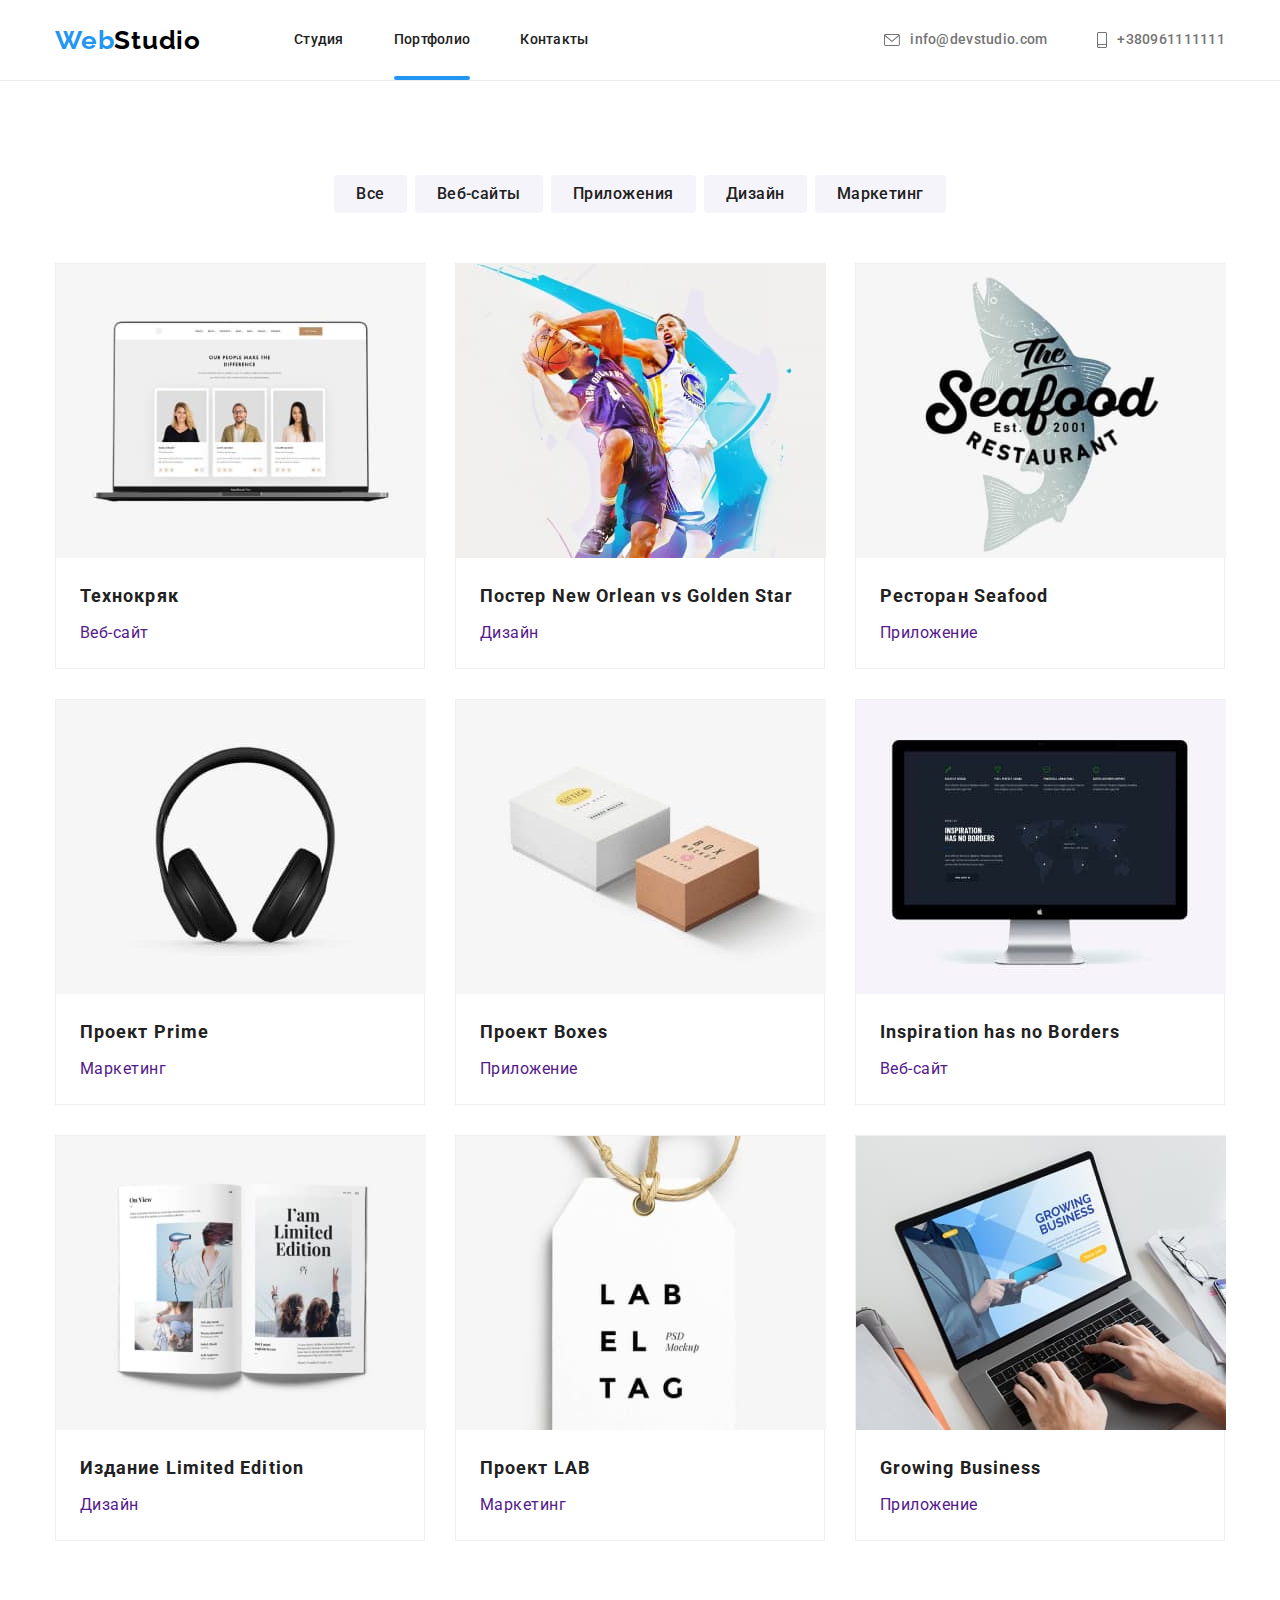
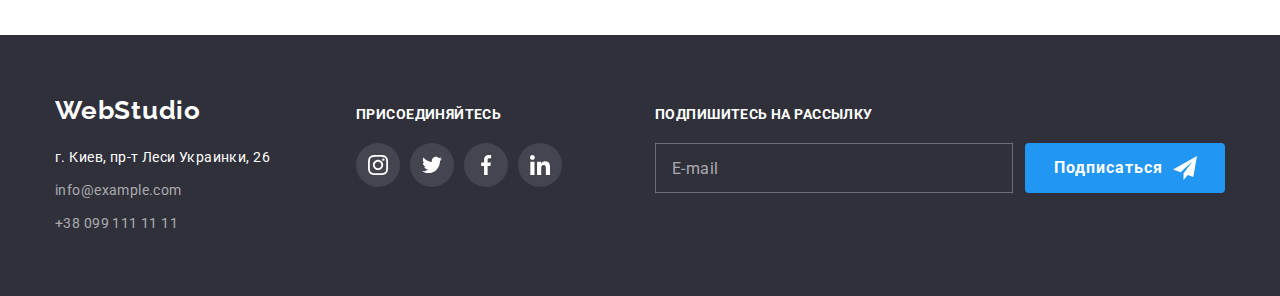
==== commit b9b02c9f: "Использовал  миксин для шрифтов" ====
--- a/portfolio.html
+++ b/portfolio.html
@@ -28,12 +28,12 @@
           >
           <ul class="header-list list">
             <li class="header-list__item">
-              <a href="./index.html" class="header-list__link current"
-                >Студия</a
+              <a href="./index.html" class="header-list__link">Студия</a>
+            </li>
+            <li class="header-list__item">
+              <a href="./portfolio.html" class="header-list__link current"
+                >Портфолио</a
               >
-            </li>
-            <li class="header-list__item">
-              <a href="./portfolio.html" class="header-list__link">Портфолио</a>
             </li>
             <li class="header-list__item">
               <a href="" class="header-list__link">Контакты</a>
--- a/css/main.min.css
+++ b/css/main.min.css
@@ -1 +1 @@
-:root{--primary-text-color: #757575;--title-text-color: #212121;--second-title-text: #ffffff;--accent-color: #2196f3;--primary-fone-color: #ffffff;--second-fone-color: #f5f4fa;--header-text-color: #212121;--btn-color: #fff}p,h1,h2,h3,h4,h5,h6{margin:0}ul{margin:0;padding:0}.list{padding:0;margin:0;list-style:none}a{text-decoration:none}img{display:block}body{font-family:"Roboto",sans-serif;color:var(--primary-text-color);background-color:var(--primary-fone-color)}.container{margin-left:auto;margin-right:auto;width:1200px;padding-left:15px;padding-right:15px}.visually-hidden{position:absolute;white-space:nowrap;width:1px;height:1px;overflow:hidden;border:0;padding:0;clip:rect(0 0 0 0);-webkit-clip-path:inset(50%);clip-path:inset(50%);margin:-1px}.section{padding-top:94px;padding-bottom:94px}.main-header{display:flex;align-items:center}.section-header{border-bottom:1px solid #ececec}.header__logo{display:flex;margin-right:93px;color:#000}.logo--accent{color:var(--accent-color)}.header-nav{display:flex;font-weight:500;font-size:14px;align-items:center;line-height:1.14;letter-spacing:.02em}.header-list{display:flex}.header-list__item{margin-right:50px}.header-list__item:last-child{margin-right:0}.header-list__link{display:flex;padding-top:32px;padding-bottom:32px;color:var(--header-text-color);transition-property:color;transition-duration:250ms;transition-timing-function:cubic-bezier(0.4, 0, 0.2, 1)}.header-list__link:hover,.header-list__link:focus,.header-list__link .current{color:var(--accent-color)}.current{position:relative}.header-list__link.current::after{display:block;content:"";height:4px;width:100%;position:absolute;left:0;bottom:0;background:var(--accent-color);border-radius:2px}.auth-nav{display:flex;margin-left:auto;align-items:center;font-weight:500;font-size:14px;line-height:1.14;letter-spacing:.02em;color:var(--primary-text-color)}.auth-nav__item+.auth-nav__item{margin-left:50px}.auth-nav__link{display:flex;align-items:center;color:var(--primary-text-color);transition-property:color;transition-duration:250ms;transition-timing-function:cubic-bezier(0.4, 0, 0.2, 1)}.auth-nav__link:hover,.auth-nav__link:focus{color:var(--accent-color)}.icon-envelope{display:inline-block;width:16px;height:12px;margin-right:10px;fill:currentColor}.icon-smartphone{display:inline-block;width:10px;height:16px;margin-right:10px;fill:currentColor}.logo{font-family:"Raleway",sans-serif;font-weight:700;font-size:26px;line-height:1.19;letter-spacing:.03em}.section-hero{max-width:1600px;height:600px;margin-left:auto;margin-right:auto;padding-top:200px;padding-bottom:200px;text-align:center;background-color:#c4c4c4;background-image:linear-gradient(rgba(47, 48, 58, 0.4), rgba(47, 48, 58, 0.4)),url(../images/hero.jpg);background-repeat:no-repeat;background-position:center;background-size:cover}.section-hero__title{margin-bottom:30px;color:var(--second-title-text);font-weight:900;font-size:44px;line-height:1.36;text-align:center;letter-spacing:.06em;text-transform:uppercase}.button{min-width:200px;height:50px;border:none;font-weight:700;font-size:16px;line-height:1.87;letter-spacing:.06em;border-radius:4px;cursor:pointer;align-items:center;text-align:center;color:var(--btn-color)}.section-hero__button{display:inline-block;padding:10px 32px;box-shadow:0px 4px 4px rgba(0,0,0,.15);background-color:var(--accent-color);transition-property:background-color;transition-duration:250ms;transition-timing-function:cubic-bezier(0.4, 0, 0.2, 1)}.section-hero__button:hover,.section-hero__button:focus{background-color:#188ce8;color:var(--btn-color)}.features{padding-bottom:47px}.features__list{display:flex}.features__item{width:270px;margin-right:30px}.features__item:last-child{margin-right:0}.features__icon-area{display:flex;width:270px;height:120px;border-radius:4px;margin-bottom:30px;background-color:#f5f4fa;justify-content:center;align-items:center}.features__after-title{margin-bottom:10px;font-size:14px;line-height:1.14;letter-spacing:.03em;text-transform:uppercase;color:var(--title-text-color)}.features__text{margin-bottom:0;font-size:14px;line-height:1.7;letter-spacing:.03em}.about{padding-top:47px}.about__title{margin-top:0;margin-bottom:50px;font-size:36px;line-height:1.17;text-align:center;letter-spacing:.03em;color:var(--title-text-color)}.about__list{display:flex}.about__item{position:relative}.about__item:not(:last-child){margin-right:30px}.about__text{display:flex;position:absolute;left:0;bottom:0;align-items:center;justify-content:center;width:370px;height:70px;font-weight:bold;font-size:14px;line-height:1.14;text-align:center;letter-spacing:.03em;text-transform:uppercase;color:var(--second-title-text);background-color:rgba(47,48,58,.8)}.team{margin-top:0;padding-top:94px;padding-bottom:94px;background-color:#f5f4fa}.team__list{display:flex;margin-left:-30px}.team__item{width:calc(100% / 4 - 30px);margin-left:30px;background-color:#fff;box-shadow:0px 1px 3px rgba(0,0,0,.12),0px 1px 1px rgba(0,0,0,.14),0px 2px 1px rgba(0,0,0,.2);border-radius:0px 0px 4px 4px}.team__title{margin-top:0;margin-bottom:50px;font-size:36px;line-height:1.17;text-align:center;letter-spacing:.03em;color:var(--title-text-color)}.team__title-members{margin-top:0;margin-bottom:10px;font-weight:500;font-size:16px;line-height:1.19;text-align:center;letter-spacing:.03em;color:var(--title-text-color)}.team__text{margin-top:0;margin-bottom:16px;font-size:16px;line-height:1.19;text-align:center;letter-spacing:.03em}.team__text-content{padding-top:30px;padding-bottom:30px}.team__text-list{display:flex;justify-content:center}.team__text-link{display:flex;justify-content:center;align-items:center;width:44px;height:44px;color:#afb1b8;background-color:#fff;border-radius:50%;transition-property:background-color,color;transition-duration:250ms;transition-timing-function:cubic-bezier(0.4, 0, 0.2, 1)}.team__text-link:hover,.team__text-link:focus{background-color:var(--accent-color);color:#fff}.team__text-item+.team__text-item{margin-left:10px}.team__text-icon{fill:currentColor}.client__title{margin-top:0;margin-bottom:50px;font-size:36px;line-height:1.17;text-align:center;letter-spacing:.03em;color:var(--title-text-color)}.client__list{display:flex}.client__link{display:flex;width:170px;height:92px;justify-content:center;align-items:center;color:#e5e5e5;border:1px solid #afb1b8;border-radius:4px;transition-property:border;transition-duration:250ms;transition-timing-function:cubic-bezier(0.4, 0, 0.2, 1)}.client__link:hover,.client__link:focus{border:1px solid var(--accent-color)}.client__item+.client__item{margin-left:30px}.client__icon{display:flex;width:106px;height:60px;fill:#afb1b8;transition-property:fill;transition-duration:250ms;transition-timing-function:cubic-bezier(0.4, 0, 0.2, 1)}.client__link:hover .client__icon,.client__link:focus .client__icon{fill:var(--accent-color)}.portfolio-btn{font-family:inherit;font-weight:500;font-size:16px;line-height:1.62;cursor:pointer;padding:6px 22px;text-align:center;letter-spacing:.03em;color:var(--title-text-color);background-color:#f5f4fa;border-radius:4px;border:none;transition-property:color,background-color;transition-duration:250ms;transition-timing-function:cubic-bezier(0.4, 0, 0.2, 1)}.portfolio-btn:hover,.portfolio-btn:focus{color:var(--btn-color);background-color:var(--accent-color);box-shadow:0px 3px 1px rgba(0,0,0,.1),0px 1px 2px rgba(0,0,0,.08),0px 2px 2px rgba(0,0,0,.12)}.gallery__title{margin-bottom:4px;font-size:18px;line-height:2;letter-spacing:.06em;color:var(--header-text-color)}.gallery__text{font-size:16px;line-height:1.88;letter-spacing:.03em}.portfolio__list{display:flex;margin-bottom:50px;justify-content:center}.portfolio__item:not(:last-child){margin-right:8px}.gallary{display:flex;flex-wrap:wrap;margin-left:-30px;margin-top:-30px}.gallery__item{width:calc(100% / 3 - 30px);margin-left:30px;margin-top:30px;border:1px solid #eee}.gallery__link{display:block;transition-property:box-shadow;transition-duration:250ms;transition-timing-function:cubic-bezier(0.4, 0, 0.2, 1)}.gallery__link:hover,.gallery__link:focus{box-shadow:0px 1px 1px rgba(0,0,0,.12),0px 4px 4px rgba(0,0,0,.06),1px 4px 6px rgba(0,0,0,.16)}.gallery__content{padding-top:20px;padding-right:24px;padding-bottom:20px;padding-left:24px}.gallery__thumb{display:flex;position:relative;width:370px;overflow:hidden}.gallery__animation{display:inline-block;position:absolute;width:370px;opacity:0;padding:63px 24px;font-size:18px;line-height:1.56;letter-spacing:.03em;color:var(--second-title-text);background-color:rgba(33,150,243,.9);transition-property:transform,opacity;transition-duration:250ms;transition-timing-function:cubic-bezier(0.4, 0, 0.2, 1);transform:translateY(100%)}.gallery__link:hover .gallery__animation{opacity:1;transform:translateY(0)}.footer-all{display:flex;align-items:baseline}.section-footer{padding-top:60px;padding-bottom:60px;background-color:#2f303a}.section-footer__adress-all{width:231px}.section-footer__logo{display:block;color:#fff;margin-bottom:20px}.section-footer__addres-fiz{display:block;font-style:normal;font-size:14px;margin-bottom:9px;line-height:1.71;letter-spacing:.03em;color:var(--second-title-text);transition-property:color;transition-duration:250ms;transition-timing-function:cubic-bezier(0.4, 0, 0.2, 1)}.section-footer__addres-fiz:hover,.section-footer__addres-fiz:focus{color:var(--accent-color)}.section-footer__mail{display:block;font-style:normal;font-weight:400;font-size:14px;line-height:1.71;margin-bottom:9px;letter-spacing:.03em;color:rgba(255,255,255,.6);transition-property:color;transition-duration:250ms;transition-timing-function:cubic-bezier(0.4, 0, 0.2, 1)}.section-footer__mail:hover,.section-footer__mail:focus{color:var(--accent-color)}.section-footer__tel{font-style:normal;font-size:14px;line-height:1.71;letter-spacing:.03em;color:rgba(255,255,255,.6);transition-property:color;transition-duration:250ms;transition-timing-function:cubic-bezier(0.4, 0, 0.2, 1)}.section-footer__tel:hover,.section-footer__tel:focus{color:var(--accent-color)}.footer-join{width:206px;margin-left:70px}.footer-join__text{margin-bottom:20px;font-weight:bold;font-size:14px;line-height:1.14;letter-spacing:.03em;text-transform:uppercase;color:var(--second-title-text)}.footer-join__list{display:flex}.footer-join__link{display:flex;justify-content:center;align-items:center;width:44px;height:44px;background-color:rgba(255,255,255,.1);border-radius:50%;transition-property:background-color;transition-duration:250ms;transition-timing-function:cubic-bezier(0.4, 0, 0.2, 1)}.footer-join__link:hover,.footer-join__link:focus{background-color:var(--accent-color)}.footer-join__item:not(:last-child){margin-right:10px}.footer-join__icon{fill:var(--btn-color)}.footer-subscribe{margin-left:93px;margin-right:0;width:570px}.footer-form__text{display:block;margin-bottom:20px;font-weight:bold;font-size:14px;line-height:1.14;letter-spacing:.03em;text-transform:uppercase;color:var(--second-title-text)}.footer-form__send{display:flex}.footer-form__input{padding-top:15px;padding-bottom:15px;padding-left:16px;width:358px;height:50px;border:1px solid rgba(255,255,255,.3);color:var(--second-title-text);background-color:#2f303a}.footer-form__input::-moz-placeholder{font-size:16px;line-height:1.25;letter-spacing:.03em;color:rgba(255,255,255,.6)}.footer-form__input:-ms-input-placeholder{font-size:16px;line-height:1.25;letter-spacing:.03em;color:rgba(255,255,255,.6)}.footer-form__input::placeholder{font-size:16px;line-height:1.25;letter-spacing:.03em;color:rgba(255,255,255,.6)}.footer-subscribe__button{display:flex;margin-left:12px;padding-left:29px;background-color:var(--accent-color);transition-property:box-shadow;transition-duration:250ms;transition-timing-function:cubic-bezier(0.4, 0, 0.2, 1)}.footer-subscribe__button:hover,.footer-subscribe__button:focus{box-shadow:0px 4px 4px rgba(0,0,0,.15)}.button__plane{padding:0;margin:0;border:none;display:inline-block;fill:#fff;margin-left:10px}.backdrop{position:fixed;top:0;left:0;width:100vw;height:100vh;background-color:rgba(0,0,0,.2);z-index:2;opacity:1;transition:opacity 250ms cubic-bezier(0.4, 0, 0.2, 1),visibility 250ms}.is-hidden{opacity:0;pointer-events:none;visibility:hidden}.backdrop.is-hidden .modal{transform:translate(-50%, -50%) scale(0.9)}.modal{display:flex;position:absolute;padding:40px;top:50%;left:50%;width:528px;height:581px;opacity:1;transform:translate(-50%, -50%) scale(1);transition:transform 250ms cubic-bezier(0.4, 0, 0.2, 1);background-color:#fff}.btn-close__icon{color:#000;background-color:transparent;border:none;transition:fill 250ms cubic-bezier(0.4, 0, 0.2, 1)}.btn-close{width:18px;height:18px;padding:0;margin:0;border:none;background-color:#fff;cursor:pointer}.btn-circle{position:absolute;display:flex;top:8px;right:8px;justify-content:center;align-items:center;width:30px;height:30px;border-radius:50%;border:1px solid rgba(0,0,0,.1);background-color:#fff}.btn-circle:hover,.btn-circle:focus .btn--close{fill:var(--accent-color)}.form{display:flex;width:100%;margin-left:auto;margin-right:auto;flex-direction:column;border:none;margin:0}.form__title{margin-bottom:12px;font-weight:bold;font-size:20px;line-height:1.15;text-align:center;letter-spacing:.03em;color:var(--header-text-color)}.form__label{margin-bottom:4px;font-size:12px;line-height:1.17;letter-spacing:.01em;color:var(--primary-text-color)}.form__field{width:100%;display:flex;margin-bottom:10px;flex-direction:column}.input__area{padding-left:42px;width:100%;height:40px;border:1px solid rgba(33,33,33,.2);border-radius:4px;transition:border-color 250ms cubic-bezier(0.4, 0, 0.2, 1)}.input__area:focus{border-color:var(--accent-color);outline:var(--accent-color)}.input{position:relative}.input__icon{position:absolute;top:50%;transform:translateY(-50%);left:12px;width:18px;height:18px;fill:var(--title-text-color);transition:fill 250ms cubic-bezier(0.4, 0, 0.2, 1)}.input__area:focus+.input__icon{fill:var(--accent-color)}.form__field textarea::-moz-placeholder{font-weight:normal;font-size:12px;line-height:1.17;letter-spacing:.01em;color:rgba(117,117,117,.5)}.form__field textarea:-ms-input-placeholder{font-weight:normal;font-size:12px;line-height:1.17;letter-spacing:.01em;color:rgba(117,117,117,.5)}.form__field textarea::placeholder{font-weight:normal;font-size:12px;line-height:1.17;letter-spacing:.01em;color:rgba(117,117,117,.5)}textarea{padding:12px 16px;resize:none;height:120px;border:1px solid rgba(33,33,33,.2);box-sizing:border-box;border-radius:4px;transition:border-color 250ms cubic-bezier(0.4, 0, 0.2, 1)}textarea:focus{border-color:var(--accent-color);outline:var(--accent-color)}.form__coment{margin-bottom:20px}.form__check{padding-left:14px}.form__label-policy{font-weight:normal;font-size:14px;line-height:1.71;letter-spacing:.03em;color:var(--primary-text-color)}.form__policy-deal{font-weight:normal;font-size:14px;line-height:1.71;letter-spacing:.03em;color:var(--accent-color);-webkit-text-decoration-line:underline;text-decoration-line:underline}.form__check{display:inline-flex;flex-direction:row;margin-bottom:30px}.form__label-policy{display:flex;align-items:center}.modal-btn{display:flex;justify-content:center;align-items:center;margin:0;padding:0;margin-left:auto;margin-right:auto;background-color:var(--accent-color);box-shadow:0px 4px 4px rgba(0,0,0,.15);border-radius:4px;transition:box-shadow 250ms cubic-bezier(0.4, 0, 0.2, 1),background-color 250ms cubic-bezier(0.4, 0, 0.2, 1)}.modal-btn:focus,.modal-btn:hover{background-color:#188ce8;box-shadow:0px 4px 4px rgba(0,0,0,.25)}.checkbox{-webkit-appearance:none;position:absolute}.form__icon-policy{display:inline-block;background-position:50% 50%;width:16px;height:15px;margin-right:7px;border-radius:2px;background-size:contain;background-repeat:no-repeat;background-origin:border-box;color:#fff;border:1px solid var(--title-text-color);transition:border-color 250ms cubic-bezier(0.4, 0, 0.2, 1),background-color 250ms cubic-bezier(0.4, 0, 0.2, 1)}.form__policy-link{margin-left:3px}.checkbox:checked+.form__icon-policy{border-color:var(--accent-color);background-color:var(--accent-color);background-image:url(../images/icon-check.svg)}/*# sourceMappingURL=main.min.css.map */+:root{--primary-text-color: #757575;--title-text-color: #212121;--second-title-text: #ffffff;--accent-color: #2196f3;--primary-fone-color: #ffffff;--second-fone-color: #f5f4fa;--header-text-color: #212121;--btn-color: #fff}p,h1,h2,h3,h4,h5,h6{margin:0}ul{margin:0;padding:0}.list{padding:0;margin:0;list-style:none}a{text-decoration:none}img{display:block}body{font-family:"Roboto",sans-serif;color:var(--primary-text-color);background-color:var(--primary-fone-color)}.container{margin-left:auto;margin-right:auto;width:1200px;padding-left:15px;padding-right:15px}.visually-hidden{position:absolute;white-space:nowrap;width:1px;height:1px;overflow:hidden;border:0;padding:0;clip:rect(0 0 0 0);-webkit-clip-path:inset(50%);clip-path:inset(50%);margin:-1px}.section{padding-top:94px;padding-bottom:94px}.main-header{display:flex;align-items:center}.section-header{border-bottom:1px solid #ececec}.header__logo{display:flex;margin-right:93px;color:#000}.logo--accent{color:var(--accent-color)}.header-nav{display:flex;font-size:14px;font-weight:500;line-height:1.14;letter-spacing:.02em;align-items:center}.header-list{display:flex}.header-list__item{margin-right:50px}.header-list__item:last-child{margin-right:0}.header-list__link{display:flex;padding-top:32px;padding-bottom:32px;color:var(--header-text-color);transition-property:color;transition-duration:250ms;transition-timing-function:cubic-bezier(0.4, 0, 0.2, 1)}.header-list__link:hover,.header-list__link:focus,.header-list__link .current{color:var(--accent-color)}.current{position:relative}.header-list__link.current::after{display:block;content:"";height:4px;width:100%;position:absolute;left:0;bottom:0;background:var(--accent-color);border-radius:2px}.auth-nav{display:flex;margin-left:auto;align-items:center;font-size:14px;font-weight:500;line-height:1.14;letter-spacing:.02em;color:var(--primary-text-color)}.auth-nav__item+.auth-nav__item{margin-left:50px}.auth-nav__link{display:flex;align-items:center;color:var(--primary-text-color);transition-property:color;transition-duration:250ms;transition-timing-function:cubic-bezier(0.4, 0, 0.2, 1)}.auth-nav__link:hover,.auth-nav__link:focus{color:var(--accent-color)}.icon-envelope{display:inline-block;width:16px;height:12px;margin-right:10px;fill:currentColor}.icon-smartphone{display:inline-block;width:10px;height:16px;margin-right:10px;fill:currentColor}.logo{font-family:"Raleway",sans-serif;font-size:26px;font-weight:700;line-height:1.19;letter-spacing:.03em}.section-hero{max-width:1600px;height:600px;margin-left:auto;margin-right:auto;padding-top:200px;padding-bottom:200px;text-align:center;background-color:#c4c4c4;background-image:linear-gradient(rgba(47, 48, 58, 0.4), rgba(47, 48, 58, 0.4)),url(../images/hero.jpg);background-repeat:no-repeat;background-position:center;background-size:cover}.section-hero__title{margin-bottom:30px;color:var(--second-title-text);font-size:44px;font-weight:900;line-height:1.36;letter-spacing:.06em;text-transform:uppercase}.button{min-width:200px;height:50px;border:none;font-size:16px;font-weight:700;line-height:1.87;letter-spacing:.06em;border-radius:4px;cursor:pointer;align-items:center;text-align:center;color:var(--btn-color)}.section-hero__button{display:inline-block;padding:10px 32px;box-shadow:0px 4px 4px rgba(0,0,0,.15);background-color:var(--accent-color);transition-property:background-color;transition-duration:250ms;transition-timing-function:cubic-bezier(0.4, 0, 0.2, 1)}.section-hero__button:hover,.section-hero__button:focus{background-color:#188ce8;color:var(--btn-color)}.features{padding-bottom:47px}.features__list{display:flex}.features__item{width:270px;margin-right:30px}.features__item:last-child{margin-right:0}.features__icon-area{display:flex;width:270px;height:120px;border-radius:4px;margin-bottom:30px;background-color:#f5f4fa;justify-content:center;align-items:center}.features__after-title{margin-bottom:10px;font-size:14px;font-weight:none;line-height:1.14;letter-spacing:.03em;text-transform:uppercase;color:var(--title-text-color)}.features__text{margin-bottom:0;font-size:14px;font-weight:none;line-height:1.7;letter-spacing:.03em}.about{padding-top:47px}.about__title{margin-top:0;margin-bottom:50px;font-size:36px;font-weight:none;line-height:1.17;letter-spacing:.03em;text-align:center;color:var(--title-text-color)}.about__list{display:flex}.about__item{position:relative}.about__item:not(:last-child){margin-right:30px}.about__text{display:flex;position:absolute;left:0;bottom:0;align-items:center;justify-content:center;width:370px;height:70px;font-size:14px;font-weight:700;line-height:1.14;letter-spacing:.03em;text-align:center;text-transform:uppercase;color:var(--second-title-text);background-color:rgba(47,48,58,.8)}.team{margin-top:0;padding-top:94px;padding-bottom:94px;background-color:#f5f4fa}.team__list{display:flex;margin-left:-30px}.team__item{width:calc(100% / 4 - 30px);margin-left:30px;background-color:#fff;box-shadow:0px 1px 3px rgba(0,0,0,.12),0px 1px 1px rgba(0,0,0,.14),0px 2px 1px rgba(0,0,0,.2);border-radius:0px 0px 4px 4px}.team__title{margin-top:0;margin-bottom:50px;font-size:36px;font-weight:none;line-height:1.17;letter-spacing:.03em;text-align:center;color:var(--title-text-color)}.team__title-members{margin-top:0;margin-bottom:10px;font-size:16px;font-weight:500;line-height:1.19;letter-spacing:.03em;text-align:center;color:var(--title-text-color)}.team__text{margin-top:0;margin-bottom:16px;font-size:16px;font-weight:none;line-height:1.19;letter-spacing:.03em;text-align:center}.team__text-content{padding-top:30px;padding-bottom:30px}.team__text-list{display:flex;justify-content:center}.team__text-link{display:flex;justify-content:center;align-items:center;width:44px;height:44px;color:#afb1b8;background-color:#fff;border-radius:50%;transition-property:background-color,color;transition-duration:250ms;transition-timing-function:cubic-bezier(0.4, 0, 0.2, 1)}.team__text-link:hover,.team__text-link:focus{background-color:var(--accent-color);color:#fff}.team__text-item+.team__text-item{margin-left:10px}.team__text-icon{fill:currentColor}.client__title{margin-top:0;margin-bottom:50px;font-size:36px;font-weight:none;line-height:1.17;letter-spacing:.03em;text-align:center;color:var(--title-text-color)}.client__list{display:flex}.client__link{display:flex;width:170px;height:92px;justify-content:center;align-items:center;color:#e5e5e5;border:1px solid #afb1b8;border-radius:4px;transition-property:border;transition-duration:250ms;transition-timing-function:cubic-bezier(0.4, 0, 0.2, 1)}.client__link:hover,.client__link:focus{border:1px solid var(--accent-color)}.client__item+.client__item{margin-left:30px}.client__icon{display:flex;width:106px;height:60px;fill:#afb1b8;transition-property:fill;transition-duration:250ms;transition-timing-function:cubic-bezier(0.4, 0, 0.2, 1)}.client__link:hover .client__icon,.client__link:focus .client__icon{fill:var(--accent-color)}.portfolio-btn{font-family:inherit;font-size:16px;font-weight:500;line-height:1.62;letter-spacing:.03em;cursor:pointer;padding:6px 22px;text-align:center;color:var(--title-text-color);background-color:#f5f4fa;border-radius:4px;border:none;transition-property:color,background-color;transition-duration:250ms;transition-timing-function:cubic-bezier(0.4, 0, 0.2, 1)}.portfolio-btn:hover,.portfolio-btn:focus{color:var(--btn-color);background-color:var(--accent-color);box-shadow:0px 3px 1px rgba(0,0,0,.1),0px 1px 2px rgba(0,0,0,.08),0px 2px 2px rgba(0,0,0,.12)}.gallery__title{margin-bottom:4px;font-size:18px;font-weight:none;line-height:2;letter-spacing:.06em;color:var(--header-text-color)}.gallery__text{font-size:16px;font-weight:none;line-height:1.88;letter-spacing:.03em}.portfolio__list{display:flex;margin-bottom:50px;justify-content:center}.portfolio__item:not(:last-child){margin-right:8px}.gallary{display:flex;flex-wrap:wrap;margin-left:-30px;margin-top:-30px}.gallery__item{width:calc(100% / 3 - 30px);margin-left:30px;margin-top:30px;border:1px solid #eee}.gallery__link{display:block;transition-property:box-shadow;transition-duration:250ms;transition-timing-function:cubic-bezier(0.4, 0, 0.2, 1)}.gallery__link:hover,.gallery__link:focus{box-shadow:0px 1px 1px rgba(0,0,0,.12),0px 4px 4px rgba(0,0,0,.06),1px 4px 6px rgba(0,0,0,.16)}.gallery__content{padding-top:20px;padding-right:24px;padding-bottom:20px;padding-left:24px}.gallery__thumb{display:flex;position:relative;width:370px;overflow:hidden}.gallery__animation{display:inline-block;position:absolute;width:370px;opacity:0;padding:63px 24px;font-size:18px;font-weight:none;line-height:1.56;letter-spacing:.03em;color:var(--second-title-text);background-color:rgba(33,150,243,.9);transition-property:transform,opacity;transition-duration:250ms;transition-timing-function:cubic-bezier(0.4, 0, 0.2, 1);transform:translateY(100%)}.gallery__link:hover .gallery__animation{opacity:1;transform:translateY(0)}.footer-all{display:flex;align-items:baseline}.section-footer{padding-top:60px;padding-bottom:60px;background-color:#2f303a}.section-footer__adress-all{width:231px}.section-footer__logo{display:block;color:#fff;margin-bottom:20px}.section-footer__addres-fiz{display:block;margin-bottom:9px;font-style:normal;font-size:14px;font-weight:none;line-height:1.71;letter-spacing:.03em;color:var(--second-title-text);transition-property:color;transition-duration:250ms;transition-timing-function:cubic-bezier(0.4, 0, 0.2, 1)}.section-footer__addres-fiz:hover,.section-footer__addres-fiz:focus{color:var(--accent-color)}.section-footer__mail{display:block;margin-bottom:9px;font-style:normal;font-size:14px;font-weight:400;line-height:1.71;letter-spacing:.03em;color:rgba(255,255,255,.6);transition-property:color;transition-duration:250ms;transition-timing-function:cubic-bezier(0.4, 0, 0.2, 1)}.section-footer__mail:hover,.section-footer__mail:focus{color:var(--accent-color)}.section-footer__tel{font-style:normal;font-size:14px;font-weight:none;line-height:1.71;letter-spacing:.03em;color:rgba(255,255,255,.6);transition-property:color;transition-duration:250ms;transition-timing-function:cubic-bezier(0.4, 0, 0.2, 1)}.section-footer__tel:hover,.section-footer__tel:focus{color:var(--accent-color)}.footer-join{width:206px;margin-left:70px}.footer-join__text{margin-bottom:20px;font-size:14px;font-weight:700;line-height:1.14;letter-spacing:.03em;text-transform:uppercase;color:var(--second-title-text)}.footer-join__list{display:flex}.footer-join__link{display:flex;justify-content:center;align-items:center;width:44px;height:44px;background-color:rgba(255,255,255,.1);border-radius:50%;transition-property:background-color;transition-duration:250ms;transition-timing-function:cubic-bezier(0.4, 0, 0.2, 1)}.footer-join__link:hover,.footer-join__link:focus{background-color:var(--accent-color)}.footer-join__item:not(:last-child){margin-right:10px}.footer-join__icon{fill:var(--btn-color)}.footer-subscribe{margin-left:93px;margin-right:0;width:570px}.footer-form__text{display:block;margin-bottom:20px;font-size:14px;font-weight:700;line-height:1.14;letter-spacing:.03em;text-transform:uppercase;color:var(--second-title-text)}.footer-form__send{display:flex}.footer-form__input{padding-top:15px;padding-bottom:15px;padding-left:16px;width:358px;height:50px;border:1px solid rgba(255,255,255,.3);color:var(--second-title-text);background-color:#2f303a}.footer-form__input::-moz-placeholder{font-size:16px;font-weight:none;line-height:1.25;letter-spacing:.03em;color:rgba(255,255,255,.6)}.footer-form__input:-ms-input-placeholder{font-size:16px;font-weight:none;line-height:1.25;letter-spacing:.03em;color:rgba(255,255,255,.6)}.footer-form__input::placeholder{font-size:16px;font-weight:none;line-height:1.25;letter-spacing:.03em;color:rgba(255,255,255,.6)}.footer-subscribe__button{display:flex;margin-left:12px;padding-left:29px;background-color:var(--accent-color);transition-property:box-shadow;transition-duration:250ms;transition-timing-function:cubic-bezier(0.4, 0, 0.2, 1)}.footer-subscribe__button:hover,.footer-subscribe__button:focus{box-shadow:0px 4px 4px rgba(0,0,0,.15)}.button__plane{padding:0;margin:0;border:none;display:inline-block;fill:#fff;margin-left:10px}.backdrop{position:fixed;top:0;left:0;width:100vw;height:100vh;background-color:rgba(0,0,0,.2);z-index:2;opacity:1;transition:opacity 250ms cubic-bezier(0.4, 0, 0.2, 1),visibility 250ms}.is-hidden{opacity:0;pointer-events:none;visibility:hidden}.backdrop.is-hidden .modal{transform:translate(-50%, -50%) scale(0.9)}.modal{display:flex;position:absolute;padding:40px;top:50%;left:50%;width:528px;height:581px;opacity:1;transform:translate(-50%, -50%) scale(1);transition:transform 250ms cubic-bezier(0.4, 0, 0.2, 1);background-color:#fff}.btn-close__icon{color:#000;background-color:transparent;border:none;transition:fill 250ms cubic-bezier(0.4, 0, 0.2, 1)}.btn-close{width:18px;height:18px;padding:0;margin:0;border:none;background-color:#fff;cursor:pointer}.btn-circle{position:absolute;display:flex;top:8px;right:8px;justify-content:center;align-items:center;width:30px;height:30px;border-radius:50%;border:1px solid rgba(0,0,0,.1);background-color:#fff}.btn-circle:hover,.btn-circle:focus .btn--close{fill:var(--accent-color)}.form{display:flex;width:100%;margin-left:auto;margin-right:auto;flex-direction:column;border:none;margin:0}.form__title{margin-bottom:12px;font-size:20px;font-weight:700;line-height:1.15;letter-spacing:.03em;text-align:center;color:var(--header-text-color)}.form__label{margin-bottom:4px;font-size:12px;line-height:1.17;letter-spacing:.01em;color:var(--primary-text-color)}.form__field{width:100%;display:flex;margin-bottom:10px;flex-direction:column}.input__area{padding-left:42px;width:100%;height:40px;border:1px solid rgba(33,33,33,.2);border-radius:4px;transition:border-color 250ms cubic-bezier(0.4, 0, 0.2, 1)}.input__area:focus{border-color:var(--accent-color);outline:var(--accent-color)}.input{position:relative}.input__icon{position:absolute;top:50%;transform:translateY(-50%);left:12px;width:18px;height:18px;fill:var(--title-text-color);transition:fill 250ms cubic-bezier(0.4, 0, 0.2, 1)}.input__area:focus+.input__icon{fill:var(--accent-color)}.form__field textarea::-moz-placeholder{font-size:12px;font-weight:400;line-height:1.17;letter-spacing:.01em;color:rgba(117,117,117,.5)}.form__field textarea:-ms-input-placeholder{font-size:12px;font-weight:400;line-height:1.17;letter-spacing:.01em;color:rgba(117,117,117,.5)}.form__field textarea::placeholder{font-size:12px;font-weight:400;line-height:1.17;letter-spacing:.01em;color:rgba(117,117,117,.5)}textarea{padding:12px 16px;resize:none;height:120px;border:1px solid rgba(33,33,33,.2);box-sizing:border-box;border-radius:4px;transition:border-color 250ms cubic-bezier(0.4, 0, 0.2, 1)}textarea:focus{border-color:var(--accent-color);outline:var(--accent-color)}.form__coment{margin-bottom:20px}.form__check{padding-left:14px}.form__label-policy{font-size:14px;font-weight:400;line-height:1.71;letter-spacing:.03em;color:var(--primary-text-color)}.form__policy-deal{font-weight:normal;font-size:14px;line-height:1.71;letter-spacing:.03em;color:var(--accent-color);-webkit-text-decoration-line:underline;text-decoration-line:underline}.form__check{display:inline-flex;flex-direction:row;margin-bottom:30px}.form__label-policy{display:flex;align-items:center}.modal-btn{display:flex;justify-content:center;align-items:center;margin:0;padding:0;margin-left:auto;margin-right:auto;background-color:var(--accent-color);box-shadow:0px 4px 4px rgba(0,0,0,.15);border-radius:4px;transition:box-shadow 250ms cubic-bezier(0.4, 0, 0.2, 1),background-color 250ms cubic-bezier(0.4, 0, 0.2, 1)}.modal-btn:focus,.modal-btn:hover{background-color:#188ce8;box-shadow:0px 4px 4px rgba(0,0,0,.25)}.checkbox{-webkit-appearance:none;position:absolute}.form__icon-policy{display:inline-block;background-position:50% 50%;width:16px;height:15px;margin-right:7px;border-radius:2px;background-size:contain;background-repeat:no-repeat;background-origin:border-box;color:#fff;border:1px solid var(--title-text-color);transition:border-color 250ms cubic-bezier(0.4, 0, 0.2, 1),background-color 250ms cubic-bezier(0.4, 0, 0.2, 1)}.form__policy-link{margin-left:3px}.checkbox:checked+.form__icon-policy{border-color:var(--accent-color);background-color:var(--accent-color);background-image:url(../images/icon-check.svg)}/*# sourceMappingURL=main.min.css.map */